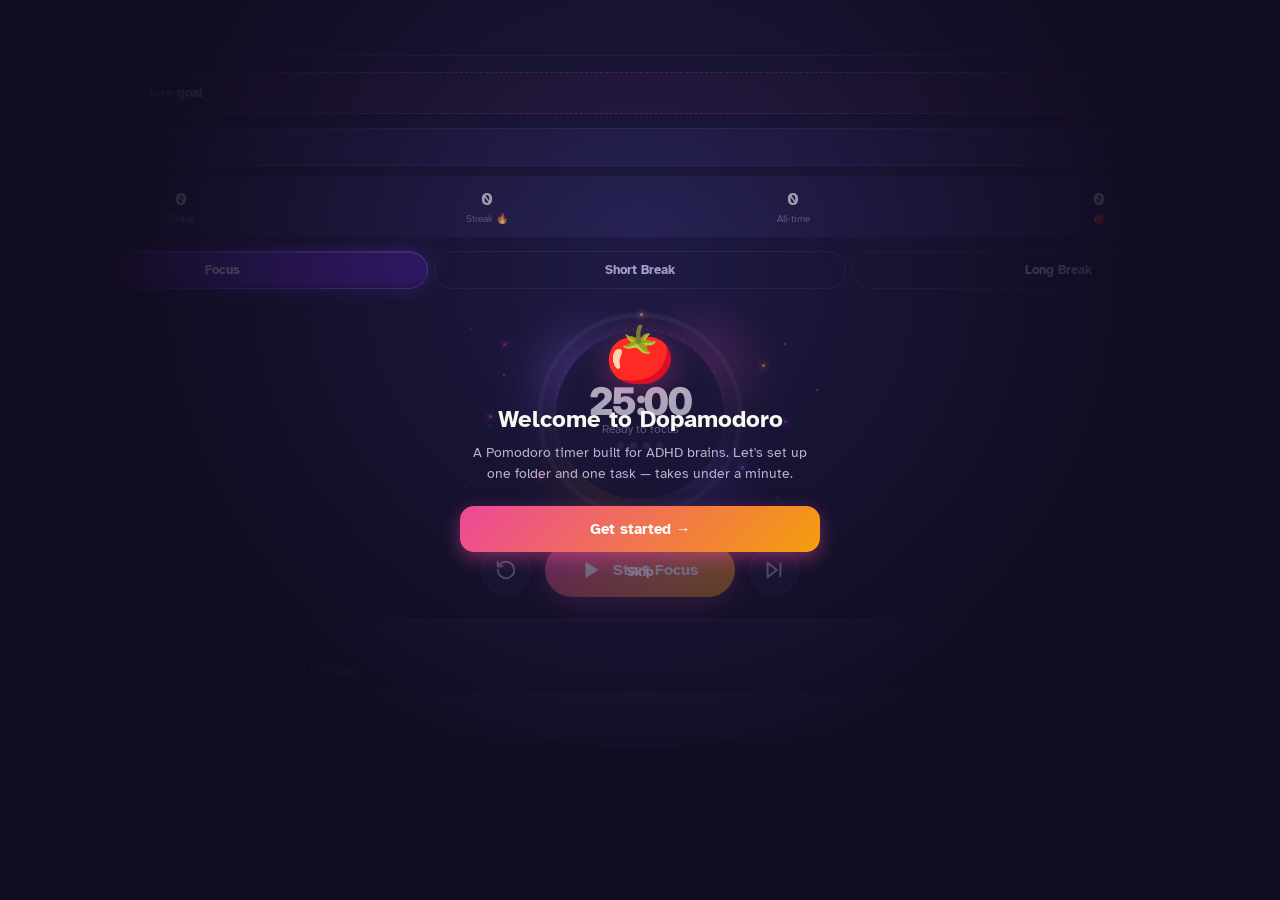
==== index.html @ 52e6678f "Dopamodoro web app v1.2.0 — PWA for TWA wrap" ====
<!DOCTYPE html>
<html lang="en" dir="ltr">
<head>
  <meta charset="UTF-8">
  <meta name="viewport" content="width=device-width, initial-scale=1.0, viewport-fit=cover, user-scalable=no">
  <meta name="theme-color" content="#100B1E">
  <title>Dopamodoro</title>
  <link rel="manifest" href="manifest.webmanifest">
  <link rel="icon" type="image/png" sizes="192x192" href="icons/icon192.png">
  <link rel="preconnect" href="https://fonts.googleapis.com">
  <link rel="preconnect" href="https://fonts.gstatic.com" crossorigin>
  <link href="https://fonts.googleapis.com/css2?family=Atkinson+Hyperlegible:wght@400;700&family=Inter:wght@700;800;900&display=swap" rel="stylesheet">
  <link rel="stylesheet" href="styles.css">
</head>
<body>
  <div class="app">

    <!-- ========= STATUS BAR SPACER (safe area top) ========= -->
    <div class="safe-top"></div>

    <!-- ========= TOP HEADER ========= -->
    <header class="top-bar">
      <div class="brand">
        <div class="brand-mark">🍅</div>
        <span class="brand-name">Dopamodoro</span>
        <span class="brand-pro hidden" id="proBadge">PRO</span>
      </div>
      <div class="top-bar-right">
        <button class="go-pro-btn hidden" id="goProBtn">Go Pro</button>
        <button class="level-chip-mini" id="levelChip" title="Achievements">
          <span id="levelChipText">🌱 Sprout</span>
        </button>
      </div>
    </header>

    <!-- ========= MAIN CONTENT AREA — one view visible at a time ========= -->
    <main class="views">

      <!-- ===== VIEW: TIMER ===== -->
      <section class="view view-timer active" id="viewTimer">

        <!-- North Star -->
        <div class="ns-card" id="northStar"></div>

        <!-- Active goal selector -->
        <button class="goal-selector-btn" id="goalSelectorBtn">
          <span id="goalSelectorText">🎯 Set category</span>
          <svg width="12" height="12" viewBox="0 0 24 24" fill="none" stroke="currentColor" stroke-width="2.5"><path d="M6 9l6 6 6-6"/></svg>
        </button>

        <!-- Stats strip -->
        <div class="stats-strip">
          <div class="stat-chip"><span class="stat-num" id="statToday">0</span><span class="stat-lbl">Today</span></div>
          <div class="stat-chip"><span class="stat-num" id="statStreak">0</span><span class="stat-lbl">Streak 🔥</span></div>
          <div class="stat-chip"><span class="stat-num" id="statTotal">0</span><span class="stat-lbl">All-time</span></div>
          <div class="stat-chip"><span class="stat-num" id="statTomatoes">0</span><span class="stat-lbl">🍅</span></div>
        </div>

        <!-- Home summary -->
        <div class="home-summary" id="homeSummary"></div>

        <!-- Tomorrow launchpad — yesterday's focus, resurfaced -->
        <div class="launchpad hidden" id="tomorrowLaunchpad"></div>

        <!-- Next meeting reminder -->
        <div class="reminder-pill hidden" id="reminderPill"></div>

        <!-- Ambient next-deadline pill -->
        <div class="deadline-strip hidden" id="deadlineStrip"></div>

        <!-- Coach nudge micro-card -->
        <div class="coach-nudge hidden" id="coachNudge"></div>

        <!-- Daily wrap trigger (evening) -->
        <div class="wrap-trigger hidden" id="wrapTrigger"></div>

        <!-- Mode bar -->
        <div class="mode-bar">
          <button class="mode-pill active" data-mode="work">Focus</button>
          <button class="mode-pill" data-mode="shortBreak">Short Break</button>
          <button class="mode-pill" data-mode="longBreak">Long Break</button>
        </div>

        <!-- Timer ring + duration chips on the side -->
        <div class="timer-section">
          <div class="duration-chips" id="durationChips">
            <button class="dur-chip" data-min="15">15</button>
            <button class="dur-chip is-active" data-min="20">20</button>
            <button class="dur-chip" data-min="25">25</button>
            <button class="dur-chip" data-min="custom" title="Custom">+</button>
          </div>

          <div class="timer-ring-wrap">
            <div class="timer-clouds">
              <div class="cloud c1"></div><div class="cloud c2"></div><div class="cloud c3"></div><div class="cloud c4"></div><div class="cloud c5"></div>
            </div>
            <div class="timer-particles">
              <span class="pt p1"></span><span class="pt p2"></span><span class="pt p3"></span><span class="pt p4"></span>
              <span class="pt p5"></span><span class="pt p6"></span><span class="pt p7"></span><span class="pt p8"></span>
              <span class="pt star s1"></span><span class="pt star dim s2"></span><span class="pt star s3"></span><span class="pt star warm s4"></span>
              <span class="pt star s5"></span><span class="pt star dim s6"></span><span class="pt star warm s7"></span><span class="pt star s8"></span>
            </div>
            <svg class="timer-svg" width="220" height="220" viewBox="0 0 220 220">
              <defs>
                <linearGradient id="timerGrad" x1="0%" y1="100%" x2="100%" y2="0%">
                  <stop offset="0%" stop-color="#C026D3"/>
                  <stop offset="45%" stop-color="#F43F5E"/>
                  <stop offset="100%" stop-color="#FB923C"/>
                </linearGradient>
                <!-- Molten wobble: animated fractal noise displaces the glow edge so
                     the lava ring ripples like liquid instead of a static stroke. -->
                <filter id="lavaWarp" x="-60%" y="-60%" width="220%" height="220%">
                  <feTurbulence type="fractalNoise" baseFrequency="0.012 0.02" numOctaves="2" seed="7" result="noise">
                    <animate attributeName="baseFrequency" dur="14s" values="0.012 0.02; 0.02 0.03; 0.012 0.02" repeatCount="indefinite"/>
                  </feTurbulence>
                  <feDisplacementMap in="SourceGraphic" in2="noise" scale="5" xChannelSelector="R" yChannelSelector="G"/>
                  <feGaussianBlur stdDeviation="3.2"/>
                </filter>
                <filter id="ringGlow" x="-70%" y="-70%" width="240%" height="240%"><feGaussianBlur stdDeviation="4.5"/></filter>
              </defs>
              <circle class="ring-bg" cx="110" cy="110" r="100"/>
              <circle class="ring-dotted" cx="110" cy="110" r="86"/>
              <!-- outer molten halo (wobbling), mid glow, crisp core line -->
              <circle class="ring-lava" id="timerRingLava" cx="110" cy="110" r="100" filter="url(#lavaWarp)"/>
              <circle class="ring-prog-glow" id="timerRingGlow" cx="110" cy="110" r="100" filter="url(#ringGlow)"/>
              <circle class="ring-prog" id="timerRing" cx="110" cy="110" r="100"/>
            </svg>
            <div class="timer-thumb is-hidden" id="timerThumb"></div>
            <div class="timer-center">
              <div class="timer-motiv is-hidden" id="timerMotiv">
                <svg class="timer-motiv-ic" width="10" height="10" viewBox="0 0 24 24" fill="currentColor" stroke="none"><path d="M12 2c1.2 3.1-2.8 4.4-2.8 8.2a2.8 2.8 0 0 0 5.6 0c0-.9-.6-1.7-.6-2.6 1.9 1.3 3.8 4 3.8 6.8a6 6 0 1 1-12 0C6 9 9.2 7.6 12 2z"/></svg>
                <span class="timer-motiv-txt"></span>
              </div>
              <div class="timer-time" id="timerTime">25:00</div>
              <div class="timer-sub" id="timerSub">Ready to focus</div>
              <div class="session-dots" id="sessionDots"></div>
            </div>
          </div>
        </div>

        <!-- Task name lives OUTSIDE the ring so long names get full width and
             wrap to 2 lines instead of being clipped by the circle. -->
        <div class="timer-task-line is-hidden" id="timerTaskLine"></div>

        <!-- Custom duration inline input -->
        <div class="custom-dur-input hidden" id="customDurInput">
          <input type="number" id="customMinInput" min="1" max="120" placeholder="min" inputmode="numeric">
          <span class="cdi-unit">min</span>
          <button id="customMinStart">Start ▶</button>
          <button id="customMinCancel" title="Cancel">×</button>
        </div>

        <!-- Big controls -->
        <div class="controls">
          <button class="btn-circle" id="resetBtn" title="Reset">
            <svg width="22" height="22" viewBox="0 0 24 24" fill="none" stroke="currentColor" stroke-width="2.2" stroke-linecap="round" stroke-linejoin="round"><path d="M3 12a9 9 0 1 0 9-9 9.75 9.75 0 0 0-6.74 2.74L3 8"/><path d="M3 3v5h5"/></svg>
          </button>
          <button class="btn-start" id="startBtn">
            <svg width="22" height="22" viewBox="0 0 24 24" fill="currentColor" id="startIcon"><polygon points="5 3 19 12 5 21 5 3"/></svg>
            <span id="startLabel">Start Focus</span>
          </button>
          <button class="btn-circle" id="skipBtn" title="Skip / End">
            <svg width="22" height="22" id="skipIcon" viewBox="0 0 24 24" fill="none" stroke="currentColor" stroke-width="2.2" stroke-linecap="round" stroke-linejoin="round"><polygon points="5 4 15 12 5 20 5 4"/><line x1="19" y1="5" x2="19" y2="19"/></svg>
          </button>
        </div>

        <!-- Today's Focus -->
        <div class="todays-focus">
          <div class="tf-head" id="tfHead">
            <span class="tf-title">🎯 Today's Focus</span>
            <span class="tf-count" id="tfCount">0 tasks</span>
            <button class="tf-collapse" id="tfCollapse" title="Collapse">▾</button>
          </div>
          <div class="tf-body" id="tfBody">
            <div class="task-pills" id="taskPills"></div>
            <div class="task-add-row">
              <input type="text" id="currentTaskInput" placeholder="Add a task…" maxlength="60" autocomplete="off">
              <button class="tf-pick" id="tfPickBtn" title="Pick from your Task Manager">＋ Pick</button>
              <button id="addTaskBtn" title="Add">+</button>
            </div>
          </div>
        </div>
      </section>

      <!-- ===== VIEW: TASKS ===== -->
      <section class="view view-tasks" id="viewTasks">
        <div class="view-head view-head-row">
          <h2>Tasks</h2>
          <button class="head-action" id="openCompletedBtn">🗂 History</button>
        </div>
        <div class="todo-add-row">
          <input type="text" id="todoInput" placeholder="Add a task — just one tiny thing" maxlength="200" autocomplete="off">
          <button id="todoAddBtn" title="Add">+</button>
        </div>
        <div class="todo-target-row hidden" id="todoTargetRow">
          <span class="tt-label">Add to</span>
          <select id="todoTargetGroup"><option value="">No group</option></select>
        </div>
        <div class="todo-sort-row">
          <span class="todo-sort-label">Sort</span>
          <select id="todoSort">
            <option value="priority">Priority (1 first)</option>
            <option value="newest">Newest</option>
            <option value="oldest">Oldest</option>
            <option value="alpha">A → Z</option>
            <option value="manual">Manual (drag)</option>
          </select>
          <span class="todo-sort-spacer"></span>
          <span class="todo-sort-hint">⠿ drag to reorder</span>
        </div>
        <div class="group-add-row">
          <input type="text" id="groupInput" placeholder="New group — e.g. Work, Personal" maxlength="40" autocomplete="off">
          <button id="groupAddBtn" title="Add group">📁 +</button>
        </div>
        <div class="todo-list" id="todoList"></div>
        <button class="todo-clear-done hidden" id="todoClearDone">Clear completed</button>
      </section>

      <!-- ===== VIEW: JOURNAL ===== -->
      <section class="view view-journal" id="viewJournal">
        <div class="view-head">
          <h2>Journal</h2>
        </div>
        <div class="history-toolbar">
          <div class="history-today" id="historyToday">Today: 0 sessions</div>
          <div class="history-actions">
            <button class="action-icon" id="heatmapToggleBtn" title="Focus Map">
              <svg width="14" height="14" viewBox="0 0 24 24" fill="none" stroke="currentColor" stroke-width="2.2"><rect x="3" y="3" width="4" height="4" rx="1"/><rect x="10" y="3" width="4" height="4" rx="1"/><rect x="17" y="3" width="4" height="4" rx="1"/><rect x="3" y="10" width="4" height="4" rx="1"/><rect x="10" y="10" width="4" height="4" rx="1"/><rect x="17" y="10" width="4" height="4" rx="1"/><rect x="3" y="17" width="4" height="4" rx="1"/><rect x="10" y="17" width="4" height="4" rx="1"/><rect x="17" y="17" width="4" height="4" rx="1"/></svg>
            </button>
            <button class="action-icon action-icon-primary" id="addManualBtn" title="Log past work">
              <svg width="14" height="14" viewBox="0 0 24 24" fill="none" stroke="currentColor" stroke-width="2.5" stroke-linecap="round"><line x1="12" y1="5" x2="12" y2="19"/><line x1="5" y1="12" x2="19" y2="12"/></svg>
            </button>
          </div>
        </div>

        <!-- Focus Heatmap -->
        <div class="focus-heatmap hidden" id="focusHeatmap">
          <div id="fhmGrid"></div>
          <div class="fhm-legend">
            <span class="fhm-leg-label">Less</span>
            <span class="fhm-leg-cell lvl-0"></span>
            <span class="fhm-leg-cell lvl-1"></span>
            <span class="fhm-leg-cell lvl-2"></span>
            <span class="fhm-leg-cell lvl-3"></span>
            <span class="fhm-leg-cell lvl-4"></span>
            <span class="fhm-leg-label">More</span>
          </div>
        </div>

        <div id="historyList"></div>
      </section>

      <!-- ===== VIEW: SETTINGS ===== -->
      <section class="view view-settings" id="viewSettings">
        <div class="view-head">
          <h2>Settings</h2>
        </div>

        <div class="setting-row">
          <label>Focus Duration</label>
          <div class="num-input"><input type="number" id="workDuration" min="1" max="90" value="25"><span>min</span></div>
        </div>
        <div class="setting-row">
          <label>Short Break</label>
          <div class="num-input"><input type="number" id="shortBreakDuration" min="1" max="30" value="5"><span>min</span></div>
        </div>
        <div class="setting-row">
          <label>Long Break</label>
          <div class="num-input"><input type="number" id="longBreakDuration" min="5" max="60" value="15"><span>min</span></div>
        </div>
        <div class="setting-row">
          <label>Sessions before long break</label>
          <div class="num-input"><input type="number" id="longBreakInterval" min="2" max="10" value="4"></div>
        </div>
        <div class="toggle-row">
          <span>Auto-start breaks</span>
          <label class="toggle"><input type="checkbox" id="autoStartBreaks"><span class="toggle-track"><span class="toggle-thumb"></span></span></label>
        </div>
        <div class="toggle-row">
          <span>Auto-start work</span>
          <label class="toggle"><input type="checkbox" id="autoStartWork"><span class="toggle-track"><span class="toggle-thumb"></span></span></label>
        </div>
        <div class="toggle-row">
          <span>Notifications</span>
          <label class="toggle"><input type="checkbox" id="notificationsEnabled" checked><span class="toggle-track"><span class="toggle-thumb"></span></span></label>
        </div>
        <div class="toggle-row">
          <span>Haptic feedback</span>
          <label class="toggle"><input type="checkbox" id="hapticsEnabled" checked><span class="toggle-track"><span class="toggle-thumb"></span></span></label>
        </div>

        <button class="btn-primary btn-full" id="saveSettings">Save settings</button>

        <div class="divider"></div>

        <button class="settings-link" id="openReminders">⏰ Meeting reminders</button>
        <button class="settings-link" id="openFeedback">💬 Send feedback</button>
        <button class="settings-link" id="openAbout">ℹ About Dopamodoro</button>
      </section>

      <!-- ===== VIEW: COACH / INSIGHTS (free) ===== -->
      <section class="view view-coach" id="viewCoach">
        <div class="view-head"><h2>Insights</h2></div>

        <div class="cs-ring-wrap">
          <svg class="cs-svg" width="180" height="180" viewBox="0 0 180 180">
            <defs>
              <linearGradient id="csGrad" x1="0%" y1="0%" x2="100%" y2="100%">
                <stop offset="0%" stop-color="#F59E0B"/>
                <stop offset="100%" stop-color="#EC4899"/>
              </linearGradient>
            </defs>
            <circle class="cs-ring-bg" cx="90" cy="90" r="78"/>
            <circle class="cs-ring-prog" id="csRing" cx="90" cy="90" r="78"/>
          </svg>
          <div class="cs-center">
            <div class="cs-score" id="csScore">0</div>
            <div class="cs-score-lbl">Focus Score</div>
          </div>
        </div>
        <div class="cs-headline" id="csLabel"></div>

        <div class="cs-bars" id="csBars"></div>

        <h3 class="cs-section-title">At a glance</h3>
        <div class="cs-metrics" id="csMetrics"></div>

        <h3 class="cs-section-title">What I noticed <span class="cs-section-sub" id="nsPatternsSub"></span></h3>
        <div class="ns-patterns" id="nsPatternsBody"></div>

        <h3 class="cs-section-title">Last 7 days</h3>
        <div class="cs-week" id="csWeek"></div>

        <h3 class="cs-section-title">Coach tips</h3>
        <div class="cs-tips" id="csTips"></div>

        <h3 class="cs-section-title">Time by client / project 💼</h3>
        <div class="client-hours" id="clientHours"></div>

        <h3 class="cs-section-title">Recent wins 🏆</h3>
        <div class="win-vault" id="winVault"></div>
      </section>

    </main>

    <!-- ========= BOTTOM TAB NAV ========= -->
    <nav class="bottom-nav">
      <button class="tab-btn active" data-view="timer">
        <span class="tab-icon">🍅</span>
        <span class="tab-label">Timer</span>
      </button>
      <button class="tab-btn" data-view="tasks">
        <span class="tab-icon">✓</span>
        <span class="tab-label">Tasks</span>
      </button>
      <button class="tab-btn" data-view="journal">
        <span class="tab-icon">📖</span>
        <span class="tab-label">Journal</span>
      </button>
      <button class="tab-btn" data-view="coach">
        <span class="tab-icon">🧠</span>
        <span class="tab-label">Coach</span>
      </button>
      <button class="tab-btn" data-view="settings">
        <span class="tab-icon">⚙</span>
        <span class="tab-label">Settings</span>
      </button>
    </nav>

    <!-- Safe area bottom -->
    <div class="safe-bottom"></div>
  </div>

  <!-- ========= TOAST ========= -->
  <div class="toast" id="toast"></div>

  <!-- ========= ONBOARDING ========= -->
  <div class="onb-overlay hidden" id="onbOverlay">
    <div class="onb-card">
      <div class="onb-step active" data-step="1">
        <div class="onb-emoji">🍅</div>
        <h2 class="onb-title">Welcome to Dopamodoro</h2>
        <p class="onb-sub">A Pomodoro timer built for ADHD brains. Let's set up one folder and one task — takes under a minute.</p>
        <button class="onb-next" data-go="2">Get started →</button>
        <button class="onb-skip" data-skip>Skip</button>
      </div>
      <div class="onb-step" data-step="2">
        <div class="onb-emoji">📁</div>
        <h2 class="onb-title">Create a folder</h2>
        <p class="onb-sub">Folders are your categories — like “Work”, a client's name, or “Personal”. Tasks live inside them.</p>
        <input type="text" id="onbFolder" maxlength="40" placeholder="e.g. Work, Client X, Personal">
        <button class="onb-next" id="onbCreateFolder">Create folder →</button>
        <button class="onb-skip" data-go="3">Skip for now</button>
      </div>
      <div class="onb-step" data-step="3">
        <div class="onb-emoji">🎯</div>
        <h2 class="onb-title">Add your first task</h2>
        <p class="onb-sub">One tiny thing. The hardest part is just starting.</p>
        <input type="text" id="onbTask" maxlength="60" placeholder="e.g. Draft the homepage">
        <button class="onb-next" id="onbFinish">Add &amp; start focusing 🚀</button>
        <button class="onb-skip" data-skip>Skip</button>
      </div>
    </div>
  </div>

  <!-- ========= TASK DETAIL MODAL (bottom sheet) ========= -->
  <div class="sheet hidden" id="taskDetailSheet">
    <div class="sheet-backdrop"></div>
    <div class="sheet-content">
      <div class="sheet-handle"></div>
      <div class="sheet-head">
        <h3 id="tdHeader">Task</h3>
        <button class="sheet-close" id="closeTaskDetail">×</button>
      </div>
      <div class="sheet-body">
        <label>Task</label>
        <input type="text" id="tdText" maxlength="200">

        <label>Priority — 1 = most important</label>
        <div class="pri-picker" id="tdPri">
          <button data-pri="1" class="pri-btn pri-1">1</button>
          <button data-pri="2" class="pri-btn pri-2">2</button>
          <button data-pri="3" class="pri-btn pri-3">3</button>
          <button data-pri="4" class="pri-btn pri-4">4</button>
          <button data-pri="5" class="pri-btn pri-5">5</button>
        </div>

        <label>Due date</label>
        <div class="td-due-row">
          <input type="date" id="tdDue">
          <button type="button" id="tdDueClear" class="btn-link-red">Clear</button>
        </div>

        <label>Group</label>
        <select id="tdGroup" class="td-select"><option value="">No group</option></select>

        <label>Notes &amp; ideas</label>
        <div class="note-list" id="tdNotesList"></div>
        <div class="note-add-row">
          <textarea id="tdNoteInput" rows="2" placeholder="Add an idea, link, context…"></textarea>
          <button id="tdNoteAdd">+</button>
        </div>

        <label>Subtasks</label>
        <div class="subtask-list" id="tdSubtaskList"></div>
        <div class="subtask-add-row">
          <input type="text" id="tdSubtaskInput" placeholder="Break it down…">
          <button id="tdSubtaskAdd">+</button>
        </div>

        <div class="sheet-actions">
          <button class="btn-link-red" id="tdDelete">🗑 Delete</button>
          <button class="btn-primary btn-full" id="tdSave">Save</button>
        </div>
      </div>
    </div>
  </div>

  <!-- ========= POST-SESSION TASK REVIEW ========= -->
  <div class="sheet hidden" id="taskReviewSheet">
    <div class="sheet-backdrop"></div>
    <div class="sheet-content">
      <div class="sheet-handle"></div>
      <div class="sheet-head">
        <h3>Session done 🍅</h3>
        <button class="sheet-close" id="closeTaskReview">×</button>
      </div>
      <div class="sheet-body" id="taskReviewBody"></div>
      <div class="sheet-actions">
        <button class="btn-link-red" id="trSkip">Not yet</button>
        <button class="btn-primary btn-full" id="trSave">Mark done ✓</button>
      </div>
    </div>
  </div>

  <!-- ========= MANUAL ENTRY MODAL ========= -->
  <div class="sheet hidden" id="manualEntrySheet">
    <div class="sheet-backdrop"></div>
    <div class="sheet-content">
      <div class="sheet-handle"></div>
      <div class="sheet-head">
        <h3>Log past work ✎</h3>
        <button class="sheet-close" id="closeManualEntry">×</button>
      </div>
      <div class="sheet-body">
        <label>Date</label>
        <input type="date" id="meDate">
        <label>Duration (minutes)</label>
        <input type="number" id="meDuration" min="1" max="480" value="25">
        <label>What did you work on?</label>
        <input type="text" id="meTask" maxlength="200" placeholder="The thing you did">

        <div class="sheet-actions">
          <button class="btn-link-red" id="meCancel">Cancel</button>
          <button class="btn-primary btn-full" id="meSave">Add to journal</button>
        </div>
      </div>
    </div>
  </div>

  <!-- ========= MEETING REMINDERS SHEET ========= -->
  <div class="sheet hidden" id="remindersSheet">
    <div class="sheet-backdrop"></div>
    <div class="sheet-content">
      <div class="sheet-handle"></div>
      <div class="sheet-head">
        <h3>Meeting reminders ⏰</h3>
        <button class="sheet-close" id="closeReminders">×</button>
      </div>
      <div class="sheet-body">
        <p class="sheet-hint">Quick nudges so hyperfocus doesn't make you miss things.</p>
        <label>What's the reminder?</label>
        <input type="text" id="remLabel" maxlength="60" placeholder="e.g. Standup, Dentist, Call mom">
        <label>When?</label>
        <input type="datetime-local" id="remTime">
        <button class="btn-primary btn-full" id="remAdd" style="margin-top:12px;">Add reminder</button>
        <div class="rem-list" id="remList" style="margin-top:16px;"></div>
      </div>
    </div>
  </div>

  <!-- ========= TODAY'S FOCUS: FOLDER PICKER ========= -->
  <div class="sheet hidden" id="folderPickSheet">
    <div class="sheet-backdrop"></div>
    <div class="sheet-content">
      <div class="sheet-handle"></div>
      <div class="sheet-head">
        <h3>Folder / category</h3>
        <button class="sheet-close" id="closeFolderPick">×</button>
      </div>
      <div class="sheet-body" id="folderPickBody"></div>
    </div>
  </div>

  <!-- ========= TODAY'S FOCUS: CLIENT / PERSONAL PICKER ========= -->
  <div class="sheet hidden" id="clientPickSheet">
    <div class="sheet-backdrop"></div>
    <div class="sheet-content">
      <div class="sheet-handle"></div>
      <div class="sheet-head">
        <h3>Client / personal</h3>
        <button class="sheet-close" id="closeClientPick">×</button>
      </div>
      <div class="sheet-body" id="clientPickBody"></div>
    </div>
  </div>

  <!-- ========= TODAY'S FOCUS: PICK FROM TASK MANAGER ========= -->
  <div class="sheet hidden" id="focusPickSheet">
    <div class="sheet-backdrop"></div>
    <div class="sheet-content">
      <div class="sheet-handle"></div>
      <div class="sheet-head">
        <h3>Pick from Task Manager</h3>
        <button class="sheet-close" id="closeFocusPick">×</button>
      </div>
      <div class="sheet-body" id="focusPickBody"></div>
    </div>
  </div>

  <!-- ========= GROUP ASSIGN SHEET ========= -->
  <div class="sheet hidden" id="groupAssignSheet">
    <div class="sheet-backdrop"></div>
    <div class="sheet-content">
      <div class="sheet-handle"></div>
      <div class="sheet-head">
        <h3 id="gaTitle">Add tasks to group</h3>
        <button class="sheet-close" id="closeGroupAssign">×</button>
      </div>
      <div class="sheet-body" id="groupAssignBody"></div>
      <div class="sheet-actions">
        <button class="btn-link-red" id="gaSkip">Skip</button>
        <button class="btn-primary btn-full" id="gaSave">Add selected</button>
      </div>
    </div>
  </div>

  <!-- ========= COMPLETED HISTORY SHEET ========= -->
  <div class="sheet hidden" id="completedSheet">
    <div class="sheet-backdrop"></div>
    <div class="sheet-content">
      <div class="sheet-handle"></div>
      <div class="sheet-head">
        <h3>Completed tasks ✅</h3>
        <button class="sheet-close" id="closeCompleted">×</button>
      </div>
      <div class="sheet-body" id="completedBody"></div>
    </div>
  </div>

  <!-- ========= DAILY WRAP SHEET ========= -->
  <div class="sheet hidden" id="wrapSheet">
    <div class="sheet-backdrop"></div>
    <div class="sheet-content">
      <div class="sheet-handle"></div>
      <div class="sheet-head">
        <h3>Wrap up today 🌙</h3>
        <button class="sheet-close" id="closeWrap">×</button>
      </div>
      <div class="sheet-body">
        <p class="sheet-hint">A 30-second close-out. Even one line counts.</p>
        <div class="wrap-label-row"><label>One win today</label><button type="button" class="wrap-suggest" data-fill="win">Suggest</button></div>
        <input type="text" id="wrapWin" maxlength="120" placeholder="What went well?">
        <label>One bit of friction</label>
        <input type="text" id="wrapFriction" maxlength="120" placeholder="What slowed you down?">
        <div class="wrap-label-row"><label>Tomorrow's #1 focus</label><button type="button" class="wrap-suggest" data-fill="tomorrow">Suggest</button></div>
        <input type="text" id="wrapTomorrow" maxlength="120" placeholder="The one thing for tomorrow">
        <div class="sheet-actions">
          <button class="btn-link-red" id="wrapCancel">Cancel</button>
          <button class="btn-primary btn-full" id="wrapSave">Wrap it up ✨</button>
        </div>
      </div>
    </div>
  </div>

  <!-- ========= ACHIEVEMENTS SHEET ========= -->
  <div class="sheet hidden" id="achievementsSheet">
    <div class="sheet-backdrop"></div>
    <div class="sheet-content">
      <div class="sheet-handle"></div>
      <div class="sheet-head">
        <h3>Achievements</h3>
        <button class="sheet-close" id="closeAchievements">×</button>
      </div>
      <div class="sheet-body" id="achievementsBody"></div>
    </div>
  </div>

  <!-- ========= NORTH STAR EDIT SHEET ========= -->
  <div class="sheet hidden" id="northStarSheet">
    <div class="sheet-backdrop"></div>
    <div class="sheet-content">
      <div class="sheet-handle"></div>
      <div class="sheet-head">
        <h3>North Star ✨</h3>
        <button class="sheet-close" id="closeNorthStar">×</button>
      </div>
      <div class="sheet-body">
        <p class="sheet-hint">The big-picture goal that guides every session</p>
        <label>Your goal</label>
        <input type="text" id="nsInput" maxlength="60" placeholder="e.g. Launch my side project by September">

        <div class="ns-why-card">
          <div class="ns-why-hint">Picture the ideal life this goal creates. Answer a few — skip freely.</div>
          <div class="ns-why-pager">
            <button class="ns-why-arw" id="nsWhyPrev" type="button" aria-label="Previous pillar">‹</button>
            <div class="ns-why-now">
              <span class="ns-why-pillar"><span class="ns-why-pillar-ic" id="nsWhyPillarIc"></span><span id="nsWhyPillar">Wealth &amp; Things</span></span>
              <span class="ns-why-pillar-ix" id="nsWhyPillarIx">PILLAR 1 / 8</span>
            </div>
            <button class="ns-why-arw" id="nsWhyNext" type="button" aria-label="Next pillar">›</button>
          </div>
          <div class="ns-why-q" id="nsWhyQ"></div>
          <textarea class="ns-why-input" id="nsWhyA" rows="2" placeholder="In your words…"></textarea>
          <div class="ns-why-nav">
            <button class="ns-why-skip" id="nsWhySkip" type="button">Skip</button>
            <button class="ns-why-save" id="nsWhySaveAns" type="button">Save answer</button>
          </div>
          <details class="ns-why-fold">
            <summary>Saved answers (<span id="nsWhyCount">0</span>)</summary>
            <div class="ns-why-saved" id="nsWhySaved"></div>
          </details>

          <div class="ns-vivid-block">
            <button class="ns-vivid-btn" id="nsVividBtn" type="button"><span id="nsVividLabel">Make it vivid</span></button>
            <div class="ns-vivid-meta" id="nsVividMeta"></div>
            <div class="ns-vivid-result is-hidden" id="nsVividResult"></div>
          </div>
        </div>

        <div class="sheet-actions">
          <button class="btn-link-red" id="nsClear" style="display:none">Clear</button>
          <button class="btn-primary btn-full" id="nsSave">Set North Star</button>
        </div>
      </div>
    </div>
  </div>

  <!-- ========= GOAL SELECTOR SHEET ========= -->
  <div class="sheet hidden" id="goalSelectorSheet">
    <div class="sheet-backdrop"></div>
    <div class="sheet-content">
      <div class="sheet-handle"></div>
      <div class="sheet-head">
        <h3>What are you working on?</h3>
        <button class="sheet-close" id="closeGoalSelector">×</button>
      </div>
      <div class="sheet-body">
        <div class="goal-list" id="goalList"></div>
      </div>
    </div>
  </div>

  <!-- ========= JOURNAL ENTRY SHEET ========= -->
  <div class="sheet hidden" id="journalEntrySheet">
    <div class="sheet-backdrop"></div>
    <div class="sheet-content">
      <div class="sheet-handle"></div>
      <div class="sheet-head">
        <h3 id="jeHeader">Session</h3>
        <button class="sheet-close" id="closeJournalEntry">×</button>
      </div>
      <div class="sheet-body">
        <div class="je-meta" id="jeMeta"></div>
        <div class="je-split hidden" id="jeSplit"></div>
        <label>Notes</label>
        <textarea id="jeNotes" rows="3" placeholder="How did this session go?"></textarea>
        <div class="sheet-actions">
          <button class="btn-link-red" id="jeDelete">🗑 Delete</button>
          <button class="btn-primary btn-full" id="jeSave">Save</button>
        </div>
      </div>
    </div>
  </div>

  <!-- ========= DAY REFLECT SHEET ========= -->
  <div class="sheet hidden" id="dayReflectSheet">
    <div class="sheet-backdrop"></div>
    <div class="sheet-content">
      <div class="sheet-handle"></div>
      <div class="sheet-head">
        <h3 id="drHeader">Reflect</h3>
        <button class="sheet-close" id="closeDayReflect">×</button>
      </div>
      <div class="sheet-body">
        <label>How did the day go?</label>
        <textarea id="drText" rows="4" placeholder="What worked? What would you do differently?"></textarea>
        <div class="rating-row">
          <span class="rating-label">Rate the day</span>
          <div class="rating-btns" id="drRating">
            <button class="rating-btn" data-r="1">😔</button>
            <button class="rating-btn" data-r="2">😐</button>
            <button class="rating-btn" data-r="3">😊</button>
            <button class="rating-btn" data-r="4">🤩</button>
          </div>
        </div>
        <div class="sheet-actions">
          <button class="btn-primary btn-full" id="drSave">Save reflection</button>
        </div>
      </div>
    </div>
  </div>

  <!-- ========= NOTIFICATION PRE-PERMISSION SHEET ========= -->
  <div class="sheet hidden" id="notifPrimeSheet">
    <div class="sheet-backdrop"></div>
    <div class="sheet-content">
      <div class="sheet-handle"></div>
      <div class="sheet-body">
        <div class="np-emoji">🔔</div>
        <p class="np-body">Hyperfocus makes time disappear. Let Dopamodoro tap you on the shoulder when a session ends and <strong>nudge you before your streak breaks</strong>.</p>
        <div class="np-actions">
          <button class="np-enable" id="notifPrimeEnable">Turn on nudges</button>
          <button class="np-later" id="notifPrimeLater">Not now</button>
        </div>
      </div>
    </div>
  </div>

  <!-- Capacitor runtime (loaded by native shell at runtime — also works in browser dev) -->
  <script src="capacitor.js"></script>
  <script src="app.js" type="module"></script>
  <script src="billing.js"></script>
  <script>
    // PWA installability for the TWA wrapper (no-op where SW is unsupported).
    if ('serviceWorker' in navigator) {
      window.addEventListener('load', () => navigator.serviceWorker.register('sw.js').catch(() => {}));
    }
  </script>
</body>
</html>
---- styles.css ----
/* Dopamodoro Mobile — full-screen, bottom-nav, dopamine-positive design */

*, *::before, *::after { margin: 0; padding: 0; box-sizing: border-box; }

:root {
  --bg: #100B1E;
  --surface: #1B1535;
  --surface-2: #271F47;
  --border: rgba(255,255,255,0.08);
  --border-bright: rgba(255,255,255,0.15);
  --accent: #6366F1;
  --accent-2: #FB7185;
  --text: #FAF6F0;
  --text-2: #BBB0CE;
  --text-3: #837497;
  --dopa-1: #EC4899;
  --dopa-2: #F59E0B;
  --success: #22C55E;
  --red: #EF4444;
  --gold: #F59E0B;
  --dopa-shadow: rgba(236,72,153,0.45);
  --radius: 14px;
  --radius-sm: 10px;
  --ease: cubic-bezier(0.22, 1, 0.36, 1);
  --bottom-nav-h: 64px;
  --top-bar-h: 56px;
}

html, body {
  height: 100%;
  background: var(--bg);
  color: var(--text);
  font-family: 'Atkinson Hyperlegible', -apple-system, BlinkMacSystemFont, sans-serif;
  font-size: 15px;
  overscroll-behavior-y: contain;
  -webkit-tap-highlight-color: transparent;
  -webkit-user-select: none;
  user-select: none;
}
input, textarea { -webkit-user-select: auto; user-select: auto; }

.app {
  display: flex;
  flex-direction: column;
  min-height: 100vh;
  min-height: 100dvh;
}

/* Safe area helpers (notches) */
.safe-top { height: env(safe-area-inset-top, 0); background: var(--bg); }
.safe-bottom { height: env(safe-area-inset-bottom, 0); background: var(--surface); }

/* ==================== TOP BAR ==================== */
.top-bar {
  height: var(--top-bar-h);
  display: flex;
  align-items: center;
  justify-content: space-between;
  padding: 0 16px;
  border-bottom: 1px solid var(--border);
  background: var(--bg);
  flex-shrink: 0;
}
.top-bar-right { display: flex; align-items: center; gap: 8px; }
.brand { display: flex; align-items: center; gap: 10px; }
.brand-mark {
  width: 32px; height: 32px;
  border-radius: 9px;
  background: linear-gradient(135deg, var(--dopa-1), var(--dopa-2));
  display: flex; align-items: center; justify-content: center;
  font-size: 18px;
  box-shadow: 0 2px 10px rgba(236,72,153,0.4);
}
.brand-name { font-size: 16px; font-weight: 800; letter-spacing: -0.01em; }
.brand-pro {
  font-size: 10px;
  font-weight: 800;
  letter-spacing: 0.06em;
  background: linear-gradient(135deg, var(--dopa-1), var(--dopa-2));
  color: white;
  padding: 2px 7px;
  border-radius: 20px;
  box-shadow: 0 2px 8px rgba(236,72,153,0.4);
}
.brand-pro.hidden { display: none; }

.level-chip-mini {
  display: flex;
  align-items: center;
  gap: 6px;
  padding: 6px 12px;
  background: transparent;
  border: 1px solid var(--border);
  border-radius: 18px;
  color: var(--text-2);
  font-size: 12px;
  font-weight: 700;
  cursor: pointer;
  font-family: inherit;
  transition: all 0.15s var(--ease);
}
.level-chip-mini:active { transform: scale(0.96); background: var(--surface); }

/* ==================== VIEWS ==================== */
.views {
  flex: 1;
  overflow-y: auto;
  overflow-x: hidden;
  padding-bottom: calc(var(--bottom-nav-h) + env(safe-area-inset-bottom, 0));
}
.view { display: none; padding: 16px; }
.view.active { display: block; animation: viewIn 0.25s var(--ease); }
@keyframes viewIn {
  from { opacity: 0; transform: translateY(8px); }
  to { opacity: 1; transform: translateY(0); }
}
.view-head h2 {
  font-size: 24px;
  font-weight: 800;
  letter-spacing: -0.02em;
  margin-bottom: 16px;
}

/* ==================== BOTTOM NAV ==================== */
.bottom-nav {
  position: fixed;
  bottom: env(safe-area-inset-bottom, 0);
  left: 0; right: 0;
  height: var(--bottom-nav-h);
  display: flex;
  background: var(--surface);
  border-top: 1px solid var(--border);
  z-index: 100;
  backdrop-filter: blur(20px);
}
.tab-btn {
  flex: 1;
  display: flex;
  flex-direction: column;
  align-items: center;
  justify-content: center;
  gap: 3px;
  background: transparent;
  border: none;
  color: var(--text-3);
  font-family: inherit;
  cursor: pointer;
  padding: 0;
  position: relative;
  transition: color 0.15s;
}
.tab-btn .tab-icon { font-size: 20px; line-height: 1; }
.tab-btn .tab-label { font-size: 10px; font-weight: 700; letter-spacing: 0.02em; }
.tab-btn.active {
  color: var(--dopa-1);
}
.tab-btn.active::before {
  content: '';
  position: absolute;
  top: 0;
  left: 30%;
  right: 30%;
  height: 2px;
  background: linear-gradient(90deg, var(--dopa-1), var(--dopa-2));
  border-radius: 0 0 2px 2px;
}
.tab-btn:active { transform: scale(0.94); }

/* ==================== TIMER VIEW ==================== */
.ns-card {
  margin-bottom: 14px;
}
.ns-cta {
  width: 100%;
  display: flex;
  align-items: center;
  gap: 10px;
  padding: 12px 14px;
  background: rgba(236,72,153,0.06);
  border: 1px dashed rgba(236,72,153,0.4);
  border-radius: var(--radius);
  color: var(--text-2);
  font-family: inherit;
  font-size: 13px;
  font-weight: 700;
  cursor: pointer;
}
.ns-card-set {
  padding: 14px;
  background: linear-gradient(135deg, rgba(236,72,153,0.18), rgba(245,158,11,0.18));
  border: 1px solid rgba(236,72,153,0.4);
  border-radius: var(--radius);
}
.ns-card-set .ns-eyebrow { font-size: 10px; text-transform: uppercase; letter-spacing: 0.08em; font-weight: 800; opacity: 0.85; margin-bottom: 3px; }
.ns-card-set .ns-title { font-size: 16px; font-weight: 800; }
.ns-card-set .ns-sub { font-size: 11px; opacity: 0.8; margin-top: 3px; }

.stats-strip {
  display: flex;
  justify-content: space-between;
  background: var(--surface);
  border-radius: var(--radius-sm);
  padding: 12px;
  margin-bottom: 14px;
}
.stat-chip { display: flex; flex-direction: column; align-items: center; gap: 2px; flex: 1; }
.stat-num { font-size: 18px; font-weight: 800; }
.stat-lbl { font-size: 10px; color: var(--text-3); font-weight: 500; }

.mode-bar { display: flex; gap: 6px; margin-bottom: 8px; }
.mode-pill {
  flex: 1;
  padding: 10px;
  border-radius: 22px;
  border: 1px solid var(--border);
  background: transparent;
  color: var(--text-2);
  font-size: 13px;
  font-weight: 600;
  cursor: pointer;
  font-family: inherit;
  transition: all 0.2s var(--ease);
}
.mode-pill.active {
  /* Deep purple with a soft 3D glow: outer violet halo for lift, a darker
     drop for depth, and an inset top highlight so it reads as a raised pill. */
  background: linear-gradient(135deg, #5B21B6, #3B1178);
  border-color: rgba(139, 92, 246, 0.5);
  color: white;
  box-shadow:
    0 0 18px rgba(124, 58, 237, 0.55),
    0 3px 10px rgba(0, 0, 0, 0.55),
    inset 0 1px 0 rgba(196, 181, 253, 0.35),
    inset 0 -2px 6px rgba(0, 0, 0, 0.35);
}

/* ===== Motivational word — INSIDE the ring, above the number =====
   Two words max, no emoji. Ember mark red, text purple. */
.timer-motiv {
  display: flex;
  align-items: center;
  justify-content: center;
  gap: 4px;
  margin-bottom: 2px;
  animation: motivFade 0.35s ease;
}
.timer-motiv.is-hidden { display: none; }
.timer-motiv-ic { color: #DC2626; flex-shrink: 0; filter: drop-shadow(0 0 3px rgba(220,38,38,0.4)); }
.timer-motiv-txt {
  font-size: 9px;
  font-weight: 800;
  letter-spacing: 0.14em;
  text-transform: uppercase;
  color: #C4B5FD;
}
@keyframes motivFade {
  from { opacity: 0; transform: translateY(-2px); }
  to   { opacity: 1; transform: translateY(0); }
}

.timer-section {
  position: relative;
  display: flex;
  align-items: center;
  justify-content: center;
  padding: 8px 0 4px;
}
.duration-chips {
  position: absolute;
  left: 4px;
  top: 50%;
  transform: translateY(-50%);
  display: flex;
  flex-direction: column;
  gap: 6px;
  z-index: 2;
}
.duration-chips.hidden { display: none; }
.dur-chip {
  min-width: 36px;
  padding: 6px 10px;
  background: transparent;
  border: 1px solid rgba(255,255,255,0.1);
  border-radius: 16px;
  color: var(--text-3);
  font-size: 12px;
  font-weight: 700;
  cursor: pointer;
  font-family: inherit;
  transition: all 0.15s var(--ease);
}
.dur-chip.is-active {
  background: rgba(99,102,241,0.2);
  border-color: rgba(99,102,241,0.55);
  color: var(--text);
}

.timer-ring-wrap {
  position: relative;
  width: 220px;
  height: 220px;
}
.timer-ring-wrap::before {
  content: '';
  position: absolute;
  inset: -18px;
  border-radius: 50%;
  background: radial-gradient(circle, rgba(99,102,241,0.20), rgba(236,72,153,0.10) 50%, transparent 70%);
  filter: blur(20px);
  z-index: -1;
  animation: breathe 4s ease-in-out infinite;
  pointer-events: none;
}
@keyframes breathe {
  0%, 100% { opacity: 0.55; transform: scale(0.96); }
  50%      { opacity: 1;    transform: scale(1.04); }
}
.timer-svg {
  transform: rotate(-90deg);
  position: absolute;
  top: 0; left: 0;
}
.ring-bg { fill: none; stroke: rgba(255,255,255,0.06); stroke-width: 5; }
.ring-dotted {
  fill: none; stroke: rgba(255,255,255,0.18); stroke-width: 1;
  stroke-dasharray: 0.5 7; stroke-linecap: round;
}
/* THREE stacked strokes make the lava:
   1. .ring-lava — thick, wobbling (feTurbulence displaced) molten halo
   2. .ring-prog-glow — softer blurred bloom
   3. .ring-prog — crisp accurate progress line on top */
.ring-lava {
  fill: none;
  stroke: url(#timerGrad);
  stroke-width: 9;
  stroke-linecap: round;
  opacity: 0.55;
  stroke-dasharray: 628;
  stroke-dashoffset: 628;
  transition: stroke-dashoffset 1s linear;
}
/* Blurred colored copy sits behind the crisp line to create the glow */
.ring-prog-glow {
  fill: none;
  stroke: url(#timerGrad);
  stroke-width: 6;
  stroke-linecap: round;
  opacity: 0.85;
  stroke-dasharray: 628;
  stroke-dashoffset: 628;
  transition: stroke-dashoffset 1s linear;
}
/* The crisp progress line */
.ring-prog {
  fill: none;
  stroke: url(#timerGrad);
  stroke-width: 4;
  stroke-linecap: round;
  stroke-dasharray: 628;
  stroke-dashoffset: 628;
  transition: stroke-dashoffset 1s linear;
}
.timer-ring-wrap.is-running .ring-prog-glow { animation: ringPulse 3.4s ease-in-out infinite; }
@keyframes ringPulse { 0%, 100% { opacity: 0.9; } 50% { opacity: 0.6; } }
/* Molten heat-breathing while running — the halo swells and brightens */
.timer-ring-wrap.is-running .ring-lava { animation: lavaBreathe 3.8s ease-in-out infinite; }
@keyframes lavaBreathe {
  0%,100% { opacity: 0.45; stroke-width: 8.5; }
  50%     { opacity: 0.75; stroke-width: 10.5; }
}

/* Glowing thumb riding the progress edge */
.timer-thumb {
  position: absolute;
  width: 11px; height: 11px;
  border-radius: 50%;
  background: #fff;
  transform: translate(-50%, -50%);
  z-index: 3;
  pointer-events: none;
  box-shadow: 0 0 6px 1px rgba(251,146,60,1), 0 0 14px 4px rgba(244,63,94,0.85), 0 0 26px 8px rgba(244,63,94,0.4);
  transition: left 1s linear, top 1s linear;
}
.timer-thumb.is-hidden { display: none; }

/* Drifting nebula clouds behind the ring */
.timer-clouds {
  position: absolute; inset: -16px -40px;
  border-radius: 40px; overflow: hidden;
  z-index: 0; pointer-events: none;
  opacity: 0.6; transition: opacity 0.9s ease;
  -webkit-mask-image: radial-gradient(ellipse 58% 62% at center, #000 38%, rgba(0,0,0,0.55) 66%, transparent 100%);
          mask-image: radial-gradient(ellipse 58% 62% at center, #000 38%, rgba(0,0,0,0.55) 66%, transparent 100%);
}
.timer-ring-wrap.is-running .timer-clouds { opacity: 1; }
.cloud { position: absolute; border-radius: 50%; filter: blur(24px); mix-blend-mode: screen; will-change: transform; }
.cloud.c1 { width: 150px; height: 150px; left: 4px; top: 8px; background: radial-gradient(circle, rgba(139,92,246,0.95), rgba(139,92,246,0) 70%); animation: cloudDrift1 15s ease-in-out infinite; }
.cloud.c2 { width: 140px; height: 140px; right: 0; top: -6px; background: radial-gradient(circle, rgba(236,72,153,0.9), rgba(236,72,153,0) 70%); animation: cloudDrift2 18s ease-in-out infinite; }
.cloud.c3 { width: 130px; height: 130px; left: 36px; bottom: -18px; background: radial-gradient(circle, rgba(245,158,11,0.6), rgba(245,158,11,0) 70%); animation: cloudDrift3 21s ease-in-out infinite; }
.cloud.c4 { width: 124px; height: 124px; right: 18px; bottom: -10px; background: radial-gradient(circle, rgba(99,102,241,0.85), rgba(99,102,241,0) 70%); animation: cloudDrift4 17s ease-in-out infinite; }
.cloud.c5 { width: 108px; height: 108px; left: 60px; top: 46px; background: radial-gradient(circle, rgba(236,72,153,0.55), rgba(236,72,153,0) 70%); animation: cloudDrift5 23s ease-in-out infinite; }
@keyframes cloudDrift1 { 0%,100% { transform: translate(0,0) scale(1); } 33% { transform: translate(26px,16px) scale(1.18); } 66% { transform: translate(-12px,28px) scale(0.9); } }
@keyframes cloudDrift2 { 0%,100% { transform: translate(0,0) scale(1); } 30% { transform: translate(-22px,20px) scale(0.92); } 70% { transform: translate(-30px,-12px) scale(1.16); } }
@keyframes cloudDrift3 { 0%,100% { transform: translate(0,0) scale(1.05); } 40% { transform: translate(20px,-22px) scale(0.88); } 75% { transform: translate(34px,8px) scale(1.2); } }
@keyframes cloudDrift4 { 0%,100% { transform: translate(0,0) scale(0.95); } 35% { transform: translate(-18px,-20px) scale(1.15); } 68% { transform: translate(12px,-30px) scale(1); } }
@keyframes cloudDrift5 { 0%,100% { transform: translate(0,0) scale(1); } 50% { transform: translate(18px,22px) scale(1.25); } }

/* Ambient floating particles — widened sideways into the dark band beside
   the ring so the starfield has room to breathe. */
.timer-particles { position: absolute; inset: -18px -70px; z-index: 0; pointer-events: none; }
.timer-particles .pt { position: absolute; width: 3px; height: 3px; border-radius: 50%; opacity: 0.8; }
.pt.p1 { left: 12%; top: 22%; background: #C026D3; box-shadow: 0 0 6px 1px rgba(192,38,211,0.9); animation: ptFloat 6s ease-in-out infinite; }
.pt.p2 { left: 84%; top: 30%; background: #FB923C; box-shadow: 0 0 6px 1px rgba(251,146,60,0.9); animation: ptFloat 7.5s ease-in-out infinite 0.6s; }
.pt.p3 { left: 22%; top: 74%; background: #F43F5E; box-shadow: 0 0 6px 1px rgba(244,63,94,0.9); animation: ptFloat 8s ease-in-out infinite 1.2s; }
.pt.p4 { left: 78%; top: 70%; background: #A855F7; box-shadow: 0 0 6px 1px rgba(168,85,247,0.9); animation: ptFloat 6.8s ease-in-out infinite 0.3s; }
.pt.p5 { left: 50%; top: 10%; background: #FB923C; box-shadow: 0 0 6px 1px rgba(251,146,60,0.85); animation: ptFloat 9s ease-in-out infinite 1.8s; }
.pt.p6 { left: 8%; top: 50%; background: #EC4899; box-shadow: 0 0 6px 1px rgba(236,72,153,0.85); animation: ptFloat 7s ease-in-out infinite 0.9s; }
.pt.p7 { left: 90%; top: 52%; background: #C026D3; box-shadow: 0 0 6px 1px rgba(192,38,211,0.85); animation: ptFloat 8.5s ease-in-out infinite 1.4s; }
.pt.p8 { left: 60%; top: 88%; background: #F43F5E; box-shadow: 0 0 6px 1px rgba(244,63,94,0.85); animation: ptFloat 7.2s ease-in-out infinite 0.5s; }
@keyframes ptFloat { 0%,100% { transform: translate(0,0); opacity: 0.4; } 50% { transform: translate(4px,-8px); opacity: 0.95; } }

/* Outer star field — tiny, pale, dim points that TWINKLE at independent rates
   (that staggered flicker is what sells "real stars"), each drifting slowly.
   Deliberately low-contrast: atmosphere, never a focal point. */
.pt.star {
  width: 1.5px; height: 1.5px;
  background: #EDE9FE;
  box-shadow: 0 0 2px 0.5px rgba(237,233,254,0.6);
  opacity: 0.3;
}
.pt.star.dim  { background: #C4B5FD; box-shadow: 0 0 2px 0.5px rgba(196,181,253,0.5); }
.pt.star.warm { background: #FBCFE8; box-shadow: 0 0 2px 0.5px rgba(251,207,232,0.5); }
/* left cluster */
.pt.star.s1 { left: 3%;  top: 16%; animation: twinkle 4.5s ease-in-out infinite,      starPan 40s linear infinite; }
.pt.star.s2 { left: 8%;  top: 54%; animation: twinkle 6.2s ease-in-out infinite 1.1s, starPan 52s linear infinite; }
.pt.star.s3 { left: 1%;  top: 78%; animation: twinkle 5.1s ease-in-out infinite 2.4s, starPan 46s linear infinite; }
.pt.star.s4 { left: 12%; top: 34%; animation: twinkle 7.0s ease-in-out infinite 0.6s, starPan 58s linear infinite; }
/* right cluster */
.pt.star.s5 { left: 90%; top: 22%; animation: twinkle 5.6s ease-in-out infinite 0.3s, starPanR 48s linear infinite; }
.pt.star.s6 { left: 96%; top: 60%; animation: twinkle 4.8s ease-in-out infinite 1.8s, starPanR 54s linear infinite; }
.pt.star.s7 { left: 99%; top: 40%; animation: twinkle 6.6s ease-in-out infinite 3.0s, starPanR 44s linear infinite; }
.pt.star.s8 { left: 88%; top: 82%; animation: twinkle 5.3s ease-in-out infinite 2.1s, starPanR 60s linear infinite; }
@keyframes twinkle { 0%,100% { opacity: 0.12; } 50% { opacity: 0.55; } }
@keyframes starPan  { from { transform: translateX(0); } to { transform: translateX(10px); } }
@keyframes starPanR { from { transform: translateX(0); } to { transform: translateX(-10px); } }

/* ==================== "WHAT I NOTICED" — PATTERNS ==================== */
.cs-section-sub { font-size: 11px; font-weight: 600; color: var(--text-3); }
.ns-patterns { background: var(--surface); border: 1px solid var(--border); border-radius: var(--radius); padding: 12px; margin-bottom: 6px; }
.ns-pat-controls { display: flex; align-items: center; justify-content: space-between; gap: 8px; margin-bottom: 12px; }
.ns-seg { display: inline-flex; background: var(--surface-2); border-radius: 9px; padding: 2px; }
.ns-seg-btn { border: none; background: transparent; color: var(--text-3); font-family: inherit; font-size: 12px; font-weight: 800; padding: 6px 12px; border-radius: 7px; cursor: pointer; }
.ns-seg-btn.on { background: var(--surface); color: var(--text); box-shadow: 0 1px 3px rgba(0,0,0,0.35); }
.ns-range { display: inline-flex; gap: 4px; }
.ns-range-btn { border: 1px solid var(--border); background: transparent; color: var(--text-3); font-family: inherit; font-size: 11px; font-weight: 700; padding: 5px 9px; border-radius: 999px; cursor: pointer; }
.ns-range-btn.on { border-color: #8B5CF6; color: #C4B5FD; background: rgba(139,92,246,0.14); }
.ns-pat-row { display: flex; align-items: center; gap: 8px; padding: 5px 0; font-size: 12.5px; }
.ns-pat-name { width: 108px; flex-shrink: 0; white-space: nowrap; overflow: hidden; text-overflow: ellipsis; font-weight: 700; }
.ns-pat-cnt { font-size: 11px; color: var(--text-3); flex-shrink: 0; width: 64px; text-align: right; font-variant-numeric: tabular-nums; }
.ns-pat-bar { flex: 1; height: 6px; border-radius: 3px; background: var(--surface-2); overflow: hidden; }
.ns-pat-bar span { display: block; height: 100%; background: linear-gradient(90deg, #8B5CF6, var(--dopa-1)); border-radius: 3px; }
.ns-pat-empty { font-size: 12px; color: var(--text-3); padding: 4px 0; line-height: 1.4; }

/* ==================== NORTH STAR — WHY BUILDER (8-pillar pager) ==================== */
.ns-why-card {
  margin-top: 12px;
  background: var(--surface);
  border: 1px solid var(--border);
  border-radius: var(--radius);
  padding: 12px 12px 10px;
}
.ns-why-hint { font-size: 11px; color: var(--text-3); font-weight: 600; margin-bottom: 10px; line-height: 1.4; }
.ns-why-pager { display: flex; align-items: center; gap: 8px; margin-bottom: 10px; }
.ns-why-arw {
  width: 32px; height: 32px; flex-shrink: 0; border-radius: 9px;
  border: 1px solid var(--border-bright); background: transparent; color: var(--text-2);
  font-size: 17px; line-height: 1; cursor: pointer; font-family: inherit;
  transition: all 0.15s var(--ease);
}
.ns-why-arw:active { color: var(--text); border-color: #8B5CF6; background: rgba(139,92,246,0.12); }
.ns-why-now { flex: 1; min-width: 0; text-align: center; display: flex; flex-direction: column; gap: 1px; }
.ns-why-pillar { display: inline-flex; align-items: center; justify-content: center; gap: 6px; font-size: 13px; font-weight: 800; color: var(--text); }
.ns-why-pillar-ic { display: inline-flex; color: #8B5CF6; }
.ns-why-pillar-ix { font-size: 9px; font-weight: 800; letter-spacing: 0.08em; color: var(--text-3); }
.ns-why-q { font-size: 14px; font-weight: 700; color: var(--text); margin: 0 0 8px; min-height: 20px; text-align: center; line-height: 1.35; }
.ns-why-input {
  width: 100%; padding: 10px 12px; margin-bottom: 8px;
  background: var(--surface-2); border: 1px solid var(--border);
  border-radius: var(--radius-sm); color: var(--text);
  font-size: 14px; font-family: inherit; resize: none;
}
.ns-why-input:focus { outline: none; border-color: #8B5CF6; }
.ns-why-nav { display: flex; gap: 8px; }
.ns-why-skip {
  flex: 1; padding: 10px 0; border-radius: var(--radius-sm);
  border: 1px solid var(--border-bright); background: transparent; color: var(--text-2);
  font-family: inherit; font-weight: 700; font-size: 13px; cursor: pointer;
}
/* Darker burnt-ember orange, per request. */
.ns-why-save {
  flex: 1; padding: 10px 0; border-radius: var(--radius-sm); border: none;
  background: linear-gradient(135deg, #C2410C, #9A3412); color: #fff;
  font-family: inherit; font-weight: 800; font-size: 13px; cursor: pointer;
  box-shadow: 0 2px 10px rgba(154,52,18,0.35);
}
.ns-why-save:active { transform: translateY(1px); }
.ns-why-fold { margin-top: 12px; }
.ns-why-fold summary {
  list-style: none; cursor: pointer; font-size: 11px; color: var(--text-3); font-weight: 700; padding: 2px 0;
}
.ns-why-fold summary::-webkit-details-marker { display: none; }
.ns-why-saved { display: flex; flex-direction: column; gap: 6px; margin-top: 8px; }
.ns-why-row {
  display: flex; align-items: flex-start; gap: 8px;
  padding: 8px 9px; background: var(--surface-2); border-radius: var(--radius-sm);
}
.ns-why-row-text { flex: 1; min-width: 0; }
.ns-why-row-q { font-size: 10px; font-weight: 800; text-transform: uppercase; letter-spacing: 0.04em; color: var(--text-3); }
.ns-why-row-a { font-size: 13px; color: var(--text); margin-top: 2px; line-height: 1.4; }
.ns-why-row-x { background: none; border: none; color: var(--text-3); font-size: 16px; cursor: pointer; flex-shrink: 0; padding: 0 2px; font-family: inherit; }

.ns-vivid-block { margin-top: 12px; padding-top: 12px; border-top: 1px solid var(--border); }
.ns-vivid-btn {
  width: 100%; padding: 11px; border: none; border-radius: var(--radius-sm);
  background: linear-gradient(135deg, #C2410C, #9A3412); color: #fff;
  font-family: inherit; font-weight: 800; font-size: 14px; cursor: pointer;
  box-shadow: 0 2px 10px rgba(154,52,18,0.35);
}
.ns-vivid-btn:disabled { opacity: 0.45; cursor: not-allowed; box-shadow: none; }
.ns-vivid-meta { font-size: 11px; color: var(--text-3); text-align: center; margin-top: 8px; }
.ns-vivid-meta.is-out { color: var(--gold); }
.ns-vivid-meta a { color: var(--dopa-1); font-weight: 800; text-decoration: none; cursor: pointer; }
.ns-vivid-result {
  margin-top: 10px; padding: 10px 11px 10px 12px;
  border-left: 2px solid var(--dopa-1); background: var(--surface-2);
  border-radius: 0 var(--radius-sm) var(--radius-sm) 0;
}
.ns-vivid-result.is-hidden { display: none; }
.ns-vivid-row { display: flex; gap: 8px; padding: 3px 0; font-size: 13px; line-height: 1.45; color: var(--text); }
.ns-vivid-row b { font-size: 9.5px; letter-spacing: 0.08em; color: var(--dopa-1); text-transform: uppercase; min-width: 42px; flex-shrink: 0; padding-top: 3px; }

/* ==================== DAILY WRAP: SUGGEST ==================== */
.wrap-label-row {
  display: flex;
  align-items: center;
  justify-content: space-between;
  gap: 8px;
}
.wrap-suggest {
  border: 1px solid rgba(139,92,246,0.5);
  background: rgba(91,33,182,0.18);
  color: #C4B5FD;
  font-size: 11px;
  font-weight: 800;
  padding: 3px 10px;
  border-radius: 999px;
  cursor: pointer;
  font-family: inherit;
  transition: all 0.15s var(--ease);
}
.wrap-suggest:active { transform: scale(0.95); background: rgba(91,33,182,0.32); }

/* ==================== RATE PROMPT ==================== */
.rate-overlay {
  position: fixed; inset: 0; z-index: 380;
  display: flex; align-items: flex-end; justify-content: center;
  background: rgba(8,5,18,0.6);
  opacity: 0; transition: opacity 0.25s ease;
  padding: 0 16px calc(env(safe-area-inset-bottom) + 20px);
}
.rate-overlay.open { opacity: 1; }
.rate-card {
  width: 100%; max-width: 420px;
  background: var(--surface);
  border: 1px solid var(--border);
  border-radius: 20px;
  padding: 20px 18px 16px;
  transform: translateY(16px);
  transition: transform 0.25s var(--ease);
  box-shadow: 0 -8px 40px rgba(0,0,0,0.5);
}
.rate-overlay.open .rate-card { transform: translateY(0); }
.rate-title { font-size: 17px; font-weight: 800; margin-bottom: 6px; }
.rate-sub { font-size: 13px; color: var(--text-2); line-height: 1.4; margin-bottom: 16px; }
.rate-yes {
  width: 100%; padding: 13px;
  border: none; border-radius: 14px;
  background: linear-gradient(135deg, var(--dopa-1), var(--dopa-2));
  color: #fff; font-size: 15px; font-weight: 800;
  font-family: inherit; cursor: pointer;
  box-shadow: 0 4px 16px rgba(236,72,153,0.4);
}
.rate-no {
  width: 100%; padding: 11px; margin-top: 8px;
  border: none; background: transparent;
  color: var(--text-3); font-size: 13px; font-weight: 600;
  font-family: inherit; cursor: pointer;
}
.timer-center {
  position: absolute; inset: 0;
  display: flex; flex-direction: column;
  align-items: center; justify-content: center;
  gap: 2px;
  z-index: 2;
}
/* Dark disc that keeps the number legible over the clouds + lava. MUST stay
   inside the ring's inner hole or it paints over the lava. */
.timer-center::before {
  content: '';
  position: absolute;
  width: 168px; height: 168px;
  border-radius: 50%;
  background: radial-gradient(circle, var(--bg) 58%, rgba(16,11,30,0.7) 82%, rgba(0,0,0,0) 100%);
  z-index: -1;
  pointer-events: none;
}
/* Only the NUMBER shrinks — the ring stays the hero. */
.timer-time {
  font-family: 'Inter', sans-serif;
  font-size: 38px;
  font-weight: 900;
  font-variant-numeric: tabular-nums;
  letter-spacing: -1.5px;
  line-height: 1;
  text-shadow: 0 2px 16px rgba(0,0,0,0.6);
}
/* Task name below the ring — full width, wraps to 2 lines, only ellipsizes
   past line 2. No more clipping inside the circle. */
.timer-task-line {
  font-size: 13px;
  font-weight: 700;
  color: var(--text);
  text-align: center;
  padding: 6px 24px 0;
  line-height: 1.3;
  display: -webkit-box;
  -webkit-line-clamp: 2;
  -webkit-box-orient: vertical;
  overflow: hidden;
  text-shadow: 0 1px 8px rgba(0,0,0,0.5);
}
.timer-task-line.is-hidden { display: none; }
.timer-sub { font-size: 12px; color: var(--text-3); font-weight: 500; max-width: 180px; text-align: center; white-space: nowrap; overflow: hidden; text-overflow: ellipsis; }
.session-dots { display: flex; gap: 6px; margin-top: 4px; }
.session-dots .dot { width: 7px; height: 7px; border-radius: 50%; background: var(--surface-2); }
.session-dots .dot.filled { background: var(--accent); box-shadow: 0 0 6px rgba(99,102,241,0.5); }

.custom-dur-input {
  display: flex;
  gap: 6px;
  align-items: center;
  justify-content: center;
  padding: 6px 0;
}
.custom-dur-input.hidden { display: none; }
.custom-dur-input input {
  width: 70px;
  padding: 8px 10px;
  background: var(--surface);
  border: 1px solid var(--dopa-1);
  border-radius: 16px;
  color: var(--text);
  font-size: 14px;
  font-weight: 700;
  text-align: center;
  font-family: inherit;
  -moz-appearance: textfield;
}
.custom-dur-input input::-webkit-outer-spin-button,
.custom-dur-input input::-webkit-inner-spin-button { -webkit-appearance: none; margin: 0; }
.cdi-unit { font-size: 12px; color: var(--text-3); font-weight: 600; }
#customMinStart {
  padding: 8px 16px;
  border: none;
  border-radius: 16px;
  background: linear-gradient(135deg, var(--dopa-1), var(--dopa-2));
  color: white;
  font-size: 12px;
  font-weight: 800;
  cursor: pointer;
  font-family: inherit;
}
#customMinCancel {
  width: 28px; height: 28px;
  border-radius: 50%;
  border: 1px solid var(--border);
  background: transparent;
  color: var(--text-3);
  cursor: pointer;
  font-family: inherit;
  font-size: 16px;
}

.controls {
  display: flex;
  align-items: center;
  justify-content: center;
  gap: 14px;
  padding: 14px 0 8px;
}
.btn-circle {
  width: 50px; height: 50px;
  border-radius: 50%;
  border: 1px solid var(--border);
  background: var(--surface);
  color: var(--text-2);
  cursor: pointer;
  display: flex;
  align-items: center;
  justify-content: center;
  transition: all 0.15s var(--ease);
}
.btn-circle:active { transform: scale(0.94); background: var(--surface-2); }
.btn-start {
  display: flex;
  align-items: center;
  gap: 10px;
  padding: 16px 36px;
  background: linear-gradient(135deg, var(--dopa-1), var(--dopa-2));
  color: white;
  border: none;
  border-radius: 50px;
  font-size: 16px;
  font-weight: 800;
  cursor: pointer;
  box-shadow: 0 6px 24px rgba(236,72,153,0.45);
  font-family: inherit;
  transition: all 0.2s var(--ease);
}
.btn-start:active { transform: translateY(1px) scale(0.98); }
.btn-start.running {
  background: linear-gradient(135deg, #F59E0B, #EF4444);
}

.pinned-row { margin-top: 8px; }
.task-pills { display: flex; flex-wrap: wrap; gap: 6px; margin-bottom: 8px; }
.task-pills:empty { display: none; }
.task-pill {
  display: flex;
  align-items: center;
  gap: 6px;
  padding: 7px 11px;
  background: linear-gradient(135deg, rgba(236,72,153,0.14), rgba(245,158,11,0.14));
  border: 1px solid rgba(236,72,153,0.4);
  border-radius: 10px;
  font-size: 12px;
  font-weight: 700;
}
.task-pill .x {
  background: rgba(255,255,255,0.08);
  border: none;
  color: var(--text-3);
  width: 18px; height: 18px;
  border-radius: 50%;
  cursor: pointer;
  font-size: 12px;
  font-family: inherit;
}
.task-add-row {
  display: flex;
  gap: 8px;
  align-items: center;
}
.task-add-row input {
  flex: 1;
  padding: 12px 14px;
  background: var(--surface);
  border: 1px solid var(--border);
  border-radius: var(--radius-sm);
  color: var(--text);
  font-size: 14px;
  font-family: inherit;
}
.task-add-row input:focus { outline: none; border-color: var(--dopa-1); }
.task-add-row button {
  width: 44px; height: 44px;
  border-radius: 50%;
  border: none;
  background: linear-gradient(135deg, var(--dopa-1), var(--dopa-2));
  color: white;
  font-size: 22px;
  cursor: pointer;
  box-shadow: 0 3px 12px rgba(236,72,153,0.4);
  font-family: inherit;
}

/* ==================== TASKS VIEW ==================== */
.todo-add-row {
  display: flex;
  gap: 8px;
  align-items: center;
  margin-bottom: 8px;
}
.todo-add-row input {
  flex: 1;
  padding: 14px 16px;
  background: var(--surface);
  border: 1px solid var(--border);
  border-radius: var(--radius-sm);
  color: var(--text);
  font-size: 15px;
  font-family: inherit;
}
.todo-add-row input:focus { outline: none; border-color: var(--dopa-1); }
.todo-add-row button {
  width: 48px; height: 48px;
  border-radius: 50%;
  border: none;
  background: linear-gradient(135deg, var(--dopa-1), var(--dopa-2));
  color: white;
  font-size: 24px;
  cursor: pointer;
  box-shadow: 0 4px 14px rgba(236,72,153,0.4);
  font-family: inherit;
}
.todo-sort-row {
  display: flex;
  align-items: center;
  gap: 8px;
  padding: 6px 2px 10px;
}
.todo-sort-label { font-size: 10px; font-weight: 700; color: var(--text-3); text-transform: uppercase; letter-spacing: 0.05em; }
#todoSort {
  padding: 6px 10px;
  background: var(--surface);
  border: 1px solid var(--border);
  border-radius: 14px;
  color: var(--text);
  font-size: 12px;
  font-weight: 600;
  font-family: inherit;
}
.todo-sort-spacer { flex: 1; }
.todo-sort-hint { font-size: 10px; color: var(--text-3); font-style: italic; }

.todo-list { display: flex; flex-direction: column; gap: 6px; }
.todo-item {
  display: flex;
  align-items: center;
  gap: 10px;
  padding: 12px 14px 12px 8px;
  background: var(--surface);
  border: 1px solid var(--border);
  border-radius: var(--radius-sm);
  position: relative;
}
.todo-item::before {
  content: '';
  position: absolute;
  left: 0;
  top: 10px; bottom: 10px;
  width: 3px;
  border-radius: 2px;
}
.todo-item.pri-1::before { background: #EF4444; }
.todo-item.pri-2::before { background: #F97316; }
.todo-item.pri-3::before { background: #F59E0B; }
.todo-item.pri-4::before { background: #6366F1; }
.todo-item.pri-5::before { background: rgba(255,255,255,0.15); }
.todo-item.is-done { opacity: 0.5; }
.todo-item.is-done::before { display: none; }
.todo-check {
  width: 22px; height: 22px;
  border-radius: 50%;
  border: 2px solid var(--text-3);
  background: transparent;
  cursor: pointer;
  display: flex;
  align-items: center;
  justify-content: center;
  color: white;
  flex-shrink: 0;
  padding: 0;
  transition: all 0.15s var(--ease);
}
.todo-item.is-done .todo-check {
  background: var(--success);
  border-color: var(--success);
  box-shadow: 0 0 10px rgba(34,197,94,0.4);
}
.todo-pri-badge {
  width: 24px; height: 24px;
  border-radius: 50%;
  border: 1.5px solid rgba(255,255,255,0.18);
  font-size: 12px;
  font-weight: 800;
  color: white;
  cursor: pointer;
  display: flex;
  align-items: center;
  justify-content: center;
  flex-shrink: 0;
  font-family: inherit;
  padding: 0;
}
.badge-pri-1 { background: #EF4444; }
.badge-pri-2 { background: #F97316; }
.badge-pri-3 { background: #F59E0B; }
.badge-pri-4 { background: #6366F1; }
.badge-pri-5 { background: rgba(255,255,255,0.15); color: var(--text-2); }
.todo-body { flex: 1; min-width: 0; cursor: pointer; }
.todo-text { font-size: 14px; font-weight: 500; word-wrap: break-word; }
.todo-item.is-done .todo-text { text-decoration: line-through; color: var(--text-3); }
.todo-actions { display: flex; gap: 4px; align-items: center; flex-shrink: 0; }
.todo-pin, .todo-del {
  width: 32px; height: 32px;
  border-radius: 50%;
  border: 1px solid transparent;
  background: transparent;
  color: var(--text-3);
  cursor: pointer;
  font-size: 16px;
  font-family: inherit;
  padding: 0;
}
.todo-pin.is-pinned { background: rgba(236,72,153,0.15); color: var(--dopa-1); }
.todo-empty { text-align: center; padding: 60px 20px; color: var(--text-3); }
.todo-empty-icon { font-size: 56px; margin-bottom: 12px; }
.todo-empty-title { font-size: 16px; font-weight: 800; color: var(--text); margin-bottom: 6px; }
.todo-empty-sub { font-size: 13px; }

.todo-clear-done {
  margin-top: 14px;
  width: 100%;
  background: transparent;
  border: 1px solid var(--border);
  color: var(--text-3);
  font-size: 12px;
  padding: 10px;
  border-radius: 999px;
  cursor: pointer;
  font-family: inherit;
  font-weight: 600;
}
.todo-clear-done.hidden { display: none; }

/* ==================== JOURNAL VIEW ==================== */
.history-toolbar {
  display: flex;
  align-items: center;
  justify-content: space-between;
  padding: 12px;
  background: var(--surface);
  border: 1px solid var(--border);
  border-radius: var(--radius-sm);
  margin-bottom: 12px;
}
.history-today { font-size: 13px; font-weight: 700; }
.action-icon {
  width: 32px; height: 32px;
  border-radius: 50%;
  border: 1px solid var(--border);
  background: transparent;
  color: var(--text-2);
  cursor: pointer;
  display: flex;
  align-items: center;
  justify-content: center;
  padding: 0;
}
.action-icon-primary {
  border-color: rgba(236,72,153,0.4);
  color: var(--dopa-1);
  background: linear-gradient(135deg, rgba(236,72,153,0.08), rgba(245,158,11,0.08));
}
.history-day-head {
  display: flex;
  justify-content: space-between;
  align-items: baseline;
  padding: 14px 4px 8px;
  border-bottom: 1px solid var(--border);
  margin: 14px 0 8px;
}
.history-day-head:first-child { margin-top: 0; }
.history-day-date { font-size: 15px; font-weight: 800; }
.history-day-meta { font-size: 11px; color: var(--text-3); font-weight: 600; }
.history-entry {
  display: flex;
  gap: 10px;
  align-items: center;
  padding: 11px 12px;
  background: var(--surface);
  border: 1px solid var(--border);
  border-radius: var(--radius-sm);
  margin-bottom: 5px;
}
.he-icon { font-size: 18px; flex-shrink: 0; }
.he-body { flex: 1; min-width: 0; }
.he-task { font-size: 13px; font-weight: 600; white-space: nowrap; overflow: hidden; text-overflow: ellipsis; }
.he-sub { font-size: 11px; color: var(--text-3); margin-top: 2px; }
.he-time { font-size: 11px; color: var(--text-3); }
.history-entry.is-break { opacity: 0.7; }

/* ==================== SETTINGS VIEW ==================== */
.setting-row {
  display: flex;
  align-items: center;
  justify-content: space-between;
  padding: 14px 4px;
  border-bottom: 1px solid var(--border);
}
.setting-row label { font-size: 14px; color: var(--text-2); }
.num-input {
  display: flex;
  align-items: center;
  gap: 6px;
}
.num-input input {
  width: 70px;
  padding: 9px 12px;
  background: var(--surface-2);
  border: 1px solid var(--border);
  border-radius: var(--radius-sm);
  color: var(--accent);
  font-size: 15px;
  font-weight: 800;
  text-align: center;
  font-family: inherit;
}
.num-input span { font-size: 12px; color: var(--text-3); }
.toggle-row {
  display: flex;
  justify-content: space-between;
  align-items: center;
  padding: 14px 4px;
  border-bottom: 1px solid var(--border);
  font-size: 14px;
  color: var(--text-2);
}
.toggle { position: relative; display: inline-block; }
.toggle input { opacity: 0; width: 0; height: 0; position: absolute; }
.toggle-track {
  display: block;
  width: 48px; height: 26px;
  background: var(--surface-2);
  border-radius: 24px;
  cursor: pointer;
  position: relative;
  transition: background 0.25s;
  border: 1px solid var(--border);
}
.toggle input:checked + .toggle-track { background: var(--accent); border-color: var(--accent); }
.toggle-thumb {
  position: absolute;
  top: 2px; left: 2px;
  width: 20px; height: 20px;
  background: white;
  border-radius: 50%;
  transition: transform 0.25s var(--ease);
}
.toggle input:checked + .toggle-track .toggle-thumb { transform: translateX(22px); }

.divider { height: 1px; background: var(--border); margin: 16px 0; }

.settings-link {
  display: block;
  width: 100%;
  padding: 14px;
  background: var(--surface);
  border: 1px solid var(--border);
  border-radius: var(--radius-sm);
  color: var(--text);
  font-size: 14px;
  font-weight: 600;
  text-align: left;
  cursor: pointer;
  font-family: inherit;
  margin-bottom: 8px;
}
.settings-link:active { background: var(--surface-2); }

.btn-primary {
  background: linear-gradient(135deg, var(--dopa-1), var(--dopa-2));
  color: white;
  border: none;
  border-radius: 50px;
  padding: 14px 28px;
  font-weight: 800;
  cursor: pointer;
  font-family: inherit;
  font-size: 15px;
  box-shadow: 0 4px 16px rgba(236,72,153,0.4);
}
.btn-full { width: 100%; margin-top: 16px; }
.btn-link-red {
  background: none;
  border: none;
  color: var(--red);
  font-size: 13px;
  font-weight: 700;
  cursor: pointer;
  font-family: inherit;
  padding: 12px;
}

/* ==================== BOTTOM-SHEET MODALS ==================== */
.sheet {
  position: fixed;
  inset: 0;
  z-index: 1000;
  display: flex;
  align-items: flex-end;
  justify-content: center;
}
.sheet.hidden { display: none; }
.sheet-backdrop {
  position: absolute;
  inset: 0;
  background: rgba(0,0,0,0.6);
  backdrop-filter: blur(4px);
  animation: backdropIn 0.2s ease;
}
@keyframes backdropIn { from { opacity: 0; } to { opacity: 1; } }
.sheet-content {
  position: relative;
  width: 100%;
  max-height: 88vh;
  background: var(--bg);
  border-radius: 24px 24px 0 0;
  display: flex;
  flex-direction: column;
  animation: sheetIn 0.28s var(--ease);
  padding-bottom: env(safe-area-inset-bottom, 0);
}
@keyframes sheetIn {
  from { transform: translateY(100%); }
  to { transform: translateY(0); }
}
.sheet-handle {
  width: 40px; height: 4px;
  background: var(--surface-2);
  border-radius: 2px;
  margin: 10px auto 6px;
}
.sheet-head {
  display: flex;
  align-items: center;
  justify-content: space-between;
  padding: 6px 18px 12px;
  border-bottom: 1px solid var(--border);
}
.sheet-head h3 { font-size: 18px; font-weight: 800; }
.sheet-close {
  width: 32px; height: 32px;
  border-radius: 50%;
  border: 1px solid var(--border);
  background: var(--surface);
  color: var(--text-2);
  cursor: pointer;
  font-size: 18px;
  font-family: inherit;
}
.sheet-body {
  padding: 16px 18px 24px;
  overflow-y: auto;
  display: flex;
  flex-direction: column;
  gap: 6px;
}
.sheet-body label {
  font-size: 10px;
  font-weight: 700;
  color: var(--text-2);
  text-transform: uppercase;
  letter-spacing: 0.06em;
  margin-top: 10px;
}
.sheet-body input,
.sheet-body textarea {
  padding: 12px 14px;
  background: var(--surface);
  border: 1px solid var(--border);
  border-radius: var(--radius-sm);
  color: var(--text);
  font-size: 14px;
  font-family: inherit;
}
.sheet-body input:focus,
.sheet-body textarea:focus { outline: none; border-color: var(--dopa-1); }
.sheet-body textarea { resize: vertical; min-height: 60px; }
.sheet-actions {
  display: flex;
  gap: 10px;
  align-items: center;
  margin-top: 18px;
}

/* Priority picker in detail sheet */
.pri-picker { display: flex; gap: 6px; }
.pri-btn {
  flex: 1;
  padding: 12px 0;
  border-radius: 10px;
  border: 1.5px solid rgba(255,255,255,0.08);
  background: var(--surface);
  color: var(--text-2);
  font-size: 15px;
  font-weight: 800;
  font-family: inherit;
  cursor: pointer;
}
.pri-btn.is-active { color: white; transform: scale(1.05); }
.pri-1.is-active { background: #EF4444; border-color: #EF4444; }
.pri-2.is-active { background: #F97316; border-color: #F97316; }
.pri-3.is-active { background: #F59E0B; border-color: #F59E0B; }
.pri-4.is-active { background: #6366F1; border-color: #6366F1; }
.pri-5.is-active { background: rgba(255,255,255,0.18); border-color: rgba(255,255,255,0.4); color: var(--text); }

.note-list, .subtask-list { display: flex; flex-direction: column; gap: 5px; margin-bottom: 6px; }
.note-item {
  display: flex;
  gap: 8px;
  padding: 10px 12px;
  background: var(--surface);
  border-left: 3px solid var(--accent);
  border-radius: var(--radius-sm);
  font-size: 13px;
}
.note-item .x { background: transparent; border: none; color: var(--text-3); cursor: pointer; font-size: 16px; padding: 0 4px; font-family: inherit; }
.subtask-item {
  display: flex;
  align-items: center;
  gap: 8px;
  padding: 8px 12px;
  background: var(--surface);
  border: 1px solid var(--border);
  border-radius: var(--radius-sm);
  font-size: 13px;
}
.subtask-item.is-done { opacity: 0.55; text-decoration: line-through; }
.subtask-check {
  width: 18px; height: 18px;
  border-radius: 50%;
  border: 2px solid var(--text-3);
  background: transparent;
  cursor: pointer;
  flex-shrink: 0;
  padding: 0;
}
.subtask-item.is-done .subtask-check { background: var(--success); border-color: var(--success); }
.note-add-row, .subtask-add-row {
  display: flex;
  gap: 8px;
}
.note-add-row textarea, .subtask-add-row input { flex: 1; }
.note-add-row button, .subtask-add-row button {
  width: 40px; height: 40px;
  border-radius: 50%;
  border: none;
  background: linear-gradient(135deg, var(--dopa-1), var(--dopa-2));
  color: white;
  font-size: 20px;
  cursor: pointer;
  font-family: inherit;
}

/* ==================== TOAST ==================== */
.toast {
  position: fixed;
  bottom: calc(var(--bottom-nav-h) + 20px + env(safe-area-inset-bottom, 0));
  left: 50%;
  transform: translateX(-50%) translateY(20px);
  background: var(--surface-2);
  color: var(--text);
  padding: 12px 22px;
  border-radius: 22px;
  font-size: 13px;
  font-weight: 700;
  z-index: 9999;
  opacity: 0;
  transition: opacity 0.25s, transform 0.25s var(--ease);
  border: 1px solid var(--border-bright);
  box-shadow: 0 8px 32px rgba(0,0,0,0.5);
  pointer-events: none;
  white-space: nowrap;
}
.toast.show {
  opacity: 1;
  transform: translateX(-50%) translateY(0);
}

.hidden { display: none !important; }

/* ==================== GOAL SELECTOR BUTTON ==================== */
.goal-selector-btn {
  width: 100%;
  display: flex;
  align-items: center;
  justify-content: space-between;
  gap: 8px;
  padding: 10px 14px;
  background: var(--surface);
  border: 1px solid var(--border);
  border-radius: var(--radius-sm);
  color: var(--text-2);
  font-family: inherit;
  font-size: 13px;
  font-weight: 700;
  cursor: pointer;
  margin-bottom: 10px;
  transition: all 0.15s var(--ease);
}
.goal-selector-btn:active { background: var(--surface-2); }
.goal-selector-btn.has-goal {
  border-color: rgba(99,102,241,0.45);
  color: var(--text);
  background: rgba(99,102,241,0.08);
}

/* ==================== HOME SUMMARY ==================== */
.home-summary {
  display: flex;
  align-items: center;
  justify-content: space-between;
  padding: 8px 2px;
  font-size: 12px;
  font-weight: 700;
  color: var(--text-3);
  min-height: 0;
  margin-bottom: 2px;
}
.home-summary:empty { display: none; }
.hs-time { color: var(--text); font-size: 13px; }
.hs-diff { font-size: 11px; }
.hs-diff.pos { color: var(--success); }
.hs-diff.neg { color: var(--red); }

/* ==================== HISTORY JOURNAL UPDATES ==================== */
.history-actions { display: flex; gap: 8px; align-items: center; }
.action-icon.active { background: rgba(99,102,241,0.18); border-color: rgba(99,102,241,0.5); color: var(--accent); }
.history-day-head { align-items: center; }
.history-day-acts { display: flex; gap: 4px; margin-left: auto; }
.day-act-btn {
  width: 34px; height: 34px;
  border-radius: 50%;
  border: 1px solid var(--border);
  background: transparent;
  font-size: 15px;
  cursor: pointer;
  display: flex; align-items: center; justify-content: center;
}
.day-act-btn:active { background: var(--surface-2); transform: scale(0.94); }
.day-reflect-preview {
  display: flex;
  align-items: flex-start;
  gap: 8px;
  padding: 9px 12px;
  background: rgba(99,102,241,0.07);
  border: 1px solid rgba(99,102,241,0.2);
  border-radius: var(--radius-sm);
  margin-bottom: 6px;
  cursor: pointer;
}
.drp-emoji { font-size: 18px; flex-shrink: 0; }
.drp-text { font-size: 12px; color: var(--text-2); font-style: italic; line-height: 1.4; }
.history-entry { cursor: pointer; }
.history-entry:active { background: var(--surface-2); }

/* ==================== FOCUS HEATMAP ==================== */
.focus-heatmap {
  padding: 14px 12px 12px;
  background: var(--surface);
  border-radius: var(--radius);
  margin-bottom: 12px;
  border: 1px solid var(--border);
}
.focus-heatmap.hidden { display: none !important; }
.fhm-wrap-inner { display: flex; gap: 6px; }
.fhm-dow-col { display: flex; flex-direction: column; gap: 3px; flex-shrink: 0; }
.fhm-dow-lbl {
  height: 26px;
  display: flex;
  align-items: center;
  justify-content: center;
  font-size: 9px;
  color: var(--text-3);
  font-weight: 700;
  width: 14px;
}
.fhm-cols { flex: 1; display: flex; gap: 3px; min-width: 0; }
.fhm-col { flex: 1; display: flex; flex-direction: column; gap: 3px; min-width: 0; }
.fhm-cell { height: 26px; border-radius: 3px; }
.fhm-cell.lvl-0     { background: rgba(255,255,255,0.08); }
.fhm-cell.lvl-1     { background: rgba(99,102,241,0.28); }
.fhm-cell.lvl-2     { background: rgba(99,102,241,0.55); }
.fhm-cell.lvl-3     { background: rgba(99,102,241,0.80); }
.fhm-cell.lvl-4     { background: #6366F1; box-shadow: 0 0 6px rgba(99,102,241,0.5); }
.fhm-cell.lvl-future { background: rgba(255,255,255,0.03); }
.fhm-legend { display: flex; align-items: center; gap: 4px; margin-top: 10px; justify-content: flex-end; }
.fhm-leg-label { font-size: 10px; color: var(--text-3); }
.fhm-leg-cell { width: 12px; height: 12px; border-radius: 2px; }

/* ==================== ACHIEVEMENTS SHEET ==================== */
#achievementsBody { padding-bottom: 32px; }
.ach-hero {
  text-align: center;
  padding: 16px 0 20px;
  border-bottom: 1px solid var(--border);
  margin-bottom: 16px;
}
.ach-hero-icon { font-size: 52px; line-height: 1; margin-bottom: 8px; }
.ach-hero-name { font-size: 18px; font-weight: 800; margin-bottom: 12px; }
.ach-xp-bar-wrap {
  height: 8px;
  background: var(--surface-2);
  border-radius: 4px;
  overflow: hidden;
  margin: 0 24px 6px;
}
.ach-xp-bar-fill {
  height: 100%;
  width: 0;
  background: linear-gradient(90deg, var(--accent), var(--dopa-1));
  border-radius: 4px;
  transition: width 0.8s var(--ease);
}
.ach-xp-label { font-size: 11px; color: var(--text-3); }
.ach-grid { display: flex; flex-direction: column; gap: 8px; }
.ach-card {
  display: flex;
  gap: 12px;
  align-items: flex-start;
  padding: 12px;
  background: var(--surface);
  border: 1px solid var(--border);
  border-radius: var(--radius-sm);
}
.ach-card.done {
  background: rgba(99,102,241,0.08);
  border-color: rgba(99,102,241,0.4);
}
.ach-card-icon { font-size: 28px; flex-shrink: 0; line-height: 1; padding-top: 2px; }
.ach-card-body { flex: 1; min-width: 0; }
.ach-card-title { font-size: 14px; font-weight: 800; }
.ach-card-desc { font-size: 11px; color: var(--text-3); margin: 2px 0 8px; }
.ach-card-bar {
  height: 6px;
  background: var(--surface-2);
  border-radius: 3px;
  overflow: hidden;
  margin-bottom: 4px;
}
.ach-card-bar-fill {
  height: 100%;
  width: 0;
  background: linear-gradient(90deg, var(--accent), var(--dopa-1));
  border-radius: 3px;
  transition: width 0.7s var(--ease);
}
.ach-card.done .ach-card-bar-fill { background: linear-gradient(90deg, var(--success), #16a34a); }
.ach-card-count { font-size: 10px; color: var(--text-3); font-weight: 700; }

/* ==================== NORTH STAR / GOAL SHEETS ==================== */
.sheet-hint {
  font-size: 12px;
  color: var(--text-3);
  line-height: 1.5;
  padding: 0 2px 4px;
}
.goal-list { display: flex; flex-direction: column; gap: 6px; }
.goal-option {
  width: 100%;
  display: flex;
  align-items: center;
  gap: 12px;
  padding: 14px 16px;
  background: var(--surface);
  border: 1px solid var(--border);
  border-radius: var(--radius-sm);
  color: var(--text);
  font-family: inherit;
  font-size: 15px;
  font-weight: 600;
  cursor: pointer;
  text-align: left;
  transition: all 0.15s var(--ease);
}
.goal-option:active { background: var(--surface-2); }
.goal-option.active {
  background: rgba(99,102,241,0.1);
  border-color: rgba(99,102,241,0.5);
}
.goal-opt-icon { font-size: 22px; flex-shrink: 0; }
.goal-opt-name { flex: 1; }
.goal-opt-check { color: var(--accent); font-size: 16px; font-weight: 800; }

/* ==================== JOURNAL ENTRY SHEET ==================== */
.je-meta { margin-bottom: 4px; }
.je-meta-row {
  display: flex;
  align-items: center;
  justify-content: space-between;
  font-size: 13px;
  color: var(--text-2);
  padding: 8px 0 4px;
}
.je-goal-tag {
  font-size: 11px;
  font-weight: 700;
  padding: 3px 9px;
  background: var(--surface-2);
  border-radius: 10px;
}
.je-task {
  font-size: 14px;
  font-weight: 700;
  padding: 6px 0 4px;
}

/* ==================== DAY REFLECT RATING ==================== */
.rating-row {
  display: flex;
  align-items: center;
  justify-content: space-between;
  padding: 10px 0 4px;
}
.rating-label { font-size: 12px; color: var(--text-2); font-weight: 700; }
.rating-btns { display: flex; gap: 8px; }
.rating-btn {
  width: 44px; height: 44px;
  border-radius: 50%;
  border: 2px solid var(--border);
  background: transparent;
  font-size: 22px;
  cursor: pointer;
  display: flex; align-items: center; justify-content: center;
  transition: all 0.15s var(--ease);
}
.rating-btn.active {
  border-color: var(--accent);
  background: rgba(99,102,241,0.15);
  transform: scale(1.12);
}

/* ==================== DEADLINES (Batch A) ==================== */
.deadline-strip {
  display: flex;
  align-items: center;
  gap: 10px;
  padding: 10px 12px;
  margin: 0 0 8px;
  border-radius: var(--radius-sm);
  background: var(--surface);
  border: 1px solid var(--border);
  border-left: 3px solid var(--text-3);
  cursor: pointer;
  flex-shrink: 0;
  animation: ds-in 0.25s var(--ease);
}
@keyframes ds-in { from { opacity: 0; transform: translateY(-4px); } to { opacity: 1; transform: none; } }
.deadline-strip.overdue { border-left-color: var(--red); background: rgba(239,68,68,0.08); }
.deadline-strip.today   { border-left-color: var(--dopa-2); background: rgba(245,158,11,0.08); }
.deadline-strip.soon    { border-left-color: var(--accent); }
.deadline-strip .ds-icon { font-size: 18px; flex-shrink: 0; }
.deadline-strip .ds-body { flex: 1; min-width: 0; }
.deadline-strip .ds-task {
  font-size: 13px; font-weight: 800; color: var(--text);
  white-space: nowrap; overflow: hidden; text-overflow: ellipsis;
}
.deadline-strip .ds-meta { font-size: 11px; font-weight: 700; color: var(--text-2); }
.deadline-strip.overdue .ds-meta { color: var(--red); }
.deadline-strip.today .ds-meta { color: var(--dopa-2); }
.deadline-strip .ds-go { font-size: 20px; color: var(--text-3); flex-shrink: 0; }

/* Due badge on todo cards */
.todo-meta-row { display: flex; align-items: center; gap: 8px; flex-wrap: wrap; margin-top: 2px; }
.todo-due {
  display: inline-flex; align-items: center;
  font-size: 10.5px; font-weight: 800;
  padding: 2px 7px; border-radius: 999px;
  background: var(--surface-2); color: var(--text-2);
  border: 1px solid var(--border);
}
.todo-due.overdue { background: rgba(239,68,68,0.15); color: #FCA5A5; border-color: rgba(239,68,68,0.4); }
.todo-due.today   { background: rgba(245,158,11,0.15); color: #FCD34D; border-color: rgba(245,158,11,0.4); }
.todo-due.soon    { background: rgba(99,102,241,0.15); color: #C7D2FE; border-color: rgba(99,102,241,0.4); }

/* Due-date row in task detail sheet */
.td-due-row { display: flex; align-items: center; gap: 8px; }
.td-due-row input[type=date] { flex: 1; }

/* ==================== POST-SESSION TASK REVIEW (Batch A) ==================== */
.review-item {
  display: flex; align-items: center; gap: 12px;
  padding: 14px 14px;
  margin-bottom: 8px;
  background: var(--surface);
  border: 1px solid var(--border);
  border-radius: var(--radius-sm);
  cursor: pointer;
  transition: all 0.15s var(--ease);
}
.review-item.checked { border-color: var(--success); background: rgba(34,197,94,0.1); }
.review-item input { display: none; }
.review-item .review-check {
  width: 24px; height: 24px; flex-shrink: 0;
  border-radius: 50%;
  border: 2px solid var(--text-3);
  position: relative;
  transition: all 0.15s var(--ease);
}
.review-item.checked .review-check { border-color: var(--success); background: var(--success); }
.review-item.checked .review-check::after {
  content: '✓'; position: absolute; inset: 0;
  display: flex; align-items: center; justify-content: center;
  color: #fff; font-size: 14px; font-weight: 900;
}
.review-item .review-text { font-size: 15px; font-weight: 700; color: var(--text); }
.review-item.checked .review-text { color: var(--text-2); }

/* ==================== COACH / INSIGHTS (Batch B) ==================== */
.cs-ring-wrap { position: relative; width: 180px; height: 180px; margin: 8px auto 4px; }
.cs-svg { display: block; }
.cs-ring-bg { fill: none; stroke: var(--surface-2); stroke-width: 12; }
.cs-ring-prog {
  fill: none; stroke: url(#csGrad); stroke-width: 12; stroke-linecap: round;
  transform: rotate(-90deg); transform-origin: center;
  transition: stroke-dashoffset 0.8s var(--ease);
}
.cs-center { position: absolute; inset: 0; display: flex; flex-direction: column; align-items: center; justify-content: center; }
.cs-score { font-size: 44px; font-weight: 900; line-height: 1; color: var(--text); }
.cs-score-lbl { font-size: 12px; font-weight: 700; color: var(--text-3); margin-top: 4px; }
.cs-headline { text-align: center; font-size: 15px; font-weight: 800; color: var(--text); margin-bottom: 18px; }

.cs-section-title { font-size: 13px; font-weight: 800; color: var(--text-2); margin: 20px 0 10px; }

.cs-bars { display: flex; flex-direction: column; gap: 12px; }
.cs-bar-row { display: flex; flex-direction: column; gap: 5px; }
.cs-bar-head { display: flex; justify-content: space-between; font-size: 12px; font-weight: 700; color: var(--text-2); }
.cs-bar-track { height: 8px; background: var(--surface-2); border-radius: 4px; overflow: hidden; }
.cs-bar-fill { height: 100%; background: linear-gradient(90deg, var(--dopa-1), var(--accent-2)); border-radius: 4px; transition: width 0.6s var(--ease); }

.cs-metrics { display: grid; grid-template-columns: 1fr 1fr; gap: 10px; }
.cs-metric { background: var(--surface); border: 1px solid var(--border); border-radius: var(--radius-sm); padding: 14px 12px; }
.cs-metric-val { font-size: 22px; font-weight: 900; color: var(--text); line-height: 1.1; }
.cs-metric-lbl { font-size: 11px; font-weight: 700; color: var(--text-3); margin-top: 4px; }

.cs-week { display: flex; align-items: flex-end; gap: 6px; height: 100px; padding: 8px 4px 0; background: var(--surface); border: 1px solid var(--border); border-radius: var(--radius-sm); }
.cs-week-col { flex: 1; display: flex; flex-direction: column; align-items: center; justify-content: flex-end; gap: 3px; height: 100%; }
.cs-week-bar { width: 70%; max-width: 22px; background: linear-gradient(180deg, var(--accent-2), var(--accent)); border-radius: 4px 4px 0 0; min-height: 3px; transition: height 0.5s var(--ease); }
.cs-week-col.today .cs-week-bar { background: linear-gradient(180deg, var(--dopa-1), var(--dopa-2)); }
.cs-week-cnt { font-size: 10px; font-weight: 800; color: var(--text-2); height: 12px; }
.cs-week-lbl { font-size: 10px; font-weight: 700; color: var(--text-3); }
.cs-week-col.today .cs-week-lbl { color: var(--dopa-1); }

.cs-tips { display: flex; flex-direction: column; gap: 8px; }
.cs-tip { display: flex; gap: 10px; align-items: flex-start; padding: 12px; background: var(--surface); border: 1px solid var(--border); border-radius: var(--radius-sm); font-size: 13px; font-weight: 600; color: var(--text-2); line-height: 1.4; }
.cs-tip-icon { font-size: 16px; flex-shrink: 0; }

/* Home coach nudge micro-card */
.coach-nudge {
  display: flex; align-items: center; gap: 10px;
  padding: 10px 12px; margin: 0 0 8px;
  border-radius: var(--radius-sm);
  background: linear-gradient(135deg, rgba(99,102,241,0.18), rgba(236,72,153,0.14));
  border: 1px solid rgba(99,102,241,0.32);
  cursor: pointer; flex-shrink: 0;
  animation: ds-in 0.25s var(--ease);
}
.coach-nudge .cn-icon { font-size: 17px; flex-shrink: 0; }
.coach-nudge .cn-text { flex: 1; font-size: 12.5px; font-weight: 700; color: var(--text); line-height: 1.3; }
.coach-nudge .cn-x { flex-shrink: 0; background: none; border: none; color: var(--text-3); font-size: 18px; line-height: 1; cursor: pointer; padding: 0 2px; }

/* ==================== DAILY WRAP (Batch C) ==================== */
.launchpad {
  background: linear-gradient(135deg, rgba(245,158,11,0.16), rgba(236,72,153,0.12));
  border: 1px solid rgba(245,158,11,0.3);
  border-radius: var(--radius-sm); padding: 12px; margin: 0 0 8px;
  flex-shrink: 0; animation: ds-in 0.25s var(--ease);
}
.lp-eyebrow { font-size: 11px; font-weight: 800; color: var(--dopa-2); text-transform: uppercase; letter-spacing: 0.4px; }
.lp-text { font-size: 15px; font-weight: 800; color: var(--text); margin: 4px 0 10px; }
.lp-actions { display: flex; gap: 8px; }
.lp-done, .lp-dismiss { flex: 1; padding: 9px; border-radius: 8px; font-family: inherit; font-weight: 700; font-size: 13px; cursor: pointer; }
.lp-done { background: var(--success); border: none; color: #fff; }
.lp-dismiss { background: transparent; border: 1px solid var(--border); color: var(--text-3); }

.wrap-trigger {
  display: flex; align-items: center; gap: 10px;
  padding: 12px; margin: 8px 0 0; border-radius: var(--radius-sm);
  background: linear-gradient(135deg, rgba(99,102,241,0.16), rgba(236,72,153,0.12));
  border: 1px solid rgba(99,102,241,0.3); cursor: pointer; flex-shrink: 0;
  animation: ds-in 0.25s var(--ease);
}
.wrap-trigger.is-done { opacity: 0.7; }
.wrap-trigger .wt-icon { font-size: 18px; flex-shrink: 0; }
.wrap-trigger .wt-text { flex: 1; font-size: 13px; font-weight: 700; color: var(--text); }
.wrap-trigger .wt-go { font-size: 20px; color: var(--text-3); flex-shrink: 0; }

.win-vault { display: flex; flex-direction: column; gap: 8px; }
.win-item {
  background: linear-gradient(135deg, rgba(245,158,11,0.12), rgba(245,158,11,0.04));
  border: 1px solid rgba(245,158,11,0.25); border-radius: var(--radius-sm); padding: 10px 12px;
}
.win-date { font-size: 10px; font-weight: 800; color: var(--gold); text-transform: uppercase; letter-spacing: 0.3px; }
.win-text { font-size: 13px; font-weight: 700; color: var(--text); margin-top: 2px; }

.confetti-layer { position: fixed; inset: 0; pointer-events: none; z-index: 9999; overflow: hidden; }
.confetti-piece { position: absolute; top: -14px; width: 9px; height: 14px; border-radius: 2px; opacity: 0.95; animation: confetti-fall linear forwards; }
@keyframes confetti-fall { to { transform: translateY(105vh) rotate(720deg); opacity: 0.5; } }

/* ==================== TASK GROUPS + HISTORY + NS WHY (Batch D) ==================== */
.view-head-row { display: flex; align-items: center; justify-content: space-between; }
.view-head-row h2 { margin-bottom: 16px; }
.head-action {
  background: var(--surface-2); border: 1px solid var(--border); color: var(--text-2);
  font-family: inherit; font-weight: 700; font-size: 12px; padding: 7px 12px;
  border-radius: 999px; cursor: pointer; margin-bottom: 16px;
}

.group-add-row { display: flex; gap: 8px; margin-bottom: 12px; }
.group-add-row input {
  flex: 1; background: var(--surface); border: 1px solid var(--border); border-radius: var(--radius-sm);
  color: var(--text); font-family: inherit; font-size: 13px; padding: 9px 12px;
}
.group-add-row button {
  background: var(--surface-2); border: 1px solid var(--border); color: var(--text-2);
  font-family: inherit; font-weight: 700; font-size: 13px; padding: 0 14px;
  border-radius: var(--radius-sm); cursor: pointer; white-space: nowrap;
}

.group-head {
  display: flex; align-items: center; gap: 8px;
  padding: 12px 8px 7px; margin-top: 8px; cursor: pointer;
  border-bottom: 1px solid var(--border);
}
.group-caret { font-size: 11px; color: var(--text-3); width: 12px; text-align: center; }
.group-name { flex: 1; font-size: 13px; font-weight: 800; color: var(--text); }
.group-count { font-size: 11px; font-weight: 700; color: var(--text-3); background: var(--surface-2); padding: 1px 8px; border-radius: 999px; }
.group-del { background: none; border: none; color: var(--text-3); font-size: 16px; cursor: pointer; padding: 0 4px; line-height: 1; }
.group-empty { font-size: 12px; color: var(--text-3); padding: 8px 10px; }

.td-select {
  width: 100%; background: var(--surface); border: 1px solid var(--border); border-radius: var(--radius-sm);
  color: var(--text); font-family: inherit; font-size: 14px; padding: 10px 12px;
}

.ns-why { font-size: 13px; font-style: italic; color: var(--text-2); margin: 6px 0; line-height: 1.4; }

.completed-item {
  display: flex; align-items: center; gap: 10px;
  padding: 10px 12px; margin-bottom: 6px;
  background: var(--surface); border: 1px solid var(--border); border-radius: var(--radius-sm);
  opacity: 0.85;
}
.ci-check { color: var(--success); font-weight: 900; flex-shrink: 0; }
.ci-body { flex: 1; min-width: 0; }
.ci-text { font-size: 14px; font-weight: 600; color: var(--text-2); }
.ci-pri { width: 20px; height: 20px; border-radius: 50%; display: flex; align-items: center; justify-content: center; font-size: 11px; font-weight: 800; color: #fff; flex-shrink: 0; }

/* ==================== MEETING REMINDERS (Batch E) ==================== */
.reminder-pill {
  display: flex; align-items: center; gap: 10px;
  padding: 10px 12px; margin: 0 0 8px; border-radius: var(--radius-sm);
  background: var(--surface); border: 1px solid var(--border); border-left: 3px solid var(--accent);
  cursor: pointer; flex-shrink: 0; animation: ds-in 0.25s var(--ease);
}
.reminder-pill.is-soon {
  border-left-color: var(--dopa-1);
  background: rgba(236,72,153,0.1);
  animation: rem-pulse 1.4s ease-in-out infinite;
}
@keyframes rem-pulse {
  0%, 100% { box-shadow: 0 0 0 0 rgba(236,72,153,0.0); }
  50% { box-shadow: 0 0 0 4px rgba(236,72,153,0.18); }
}
.reminder-pill .rp-icon { font-size: 18px; flex-shrink: 0; }
.reminder-pill .rp-body { flex: 1; min-width: 0; }
.reminder-pill .rp-label { font-size: 13px; font-weight: 800; color: var(--text); white-space: nowrap; overflow: hidden; text-overflow: ellipsis; }
.reminder-pill .rp-time { font-size: 11px; font-weight: 700; color: var(--text-2); }
.reminder-pill.is-soon .rp-time { color: var(--dopa-1); }
.reminder-pill .rp-go { font-size: 20px; color: var(--text-3); flex-shrink: 0; }

.rem-list { display: flex; flex-direction: column; gap: 8px; }
.rem-item {
  display: flex; align-items: center; gap: 10px; padding: 10px 12px;
  background: var(--surface); border: 1px solid var(--border); border-radius: var(--radius-sm);
}
.rem-info { flex: 1; min-width: 0; }
.rem-label { font-size: 14px; font-weight: 700; color: var(--text); }
.rem-when { font-size: 11px; font-weight: 700; color: var(--text-3); margin-top: 2px; }
.rem-del { background: none; border: none; color: var(--text-3); font-size: 18px; cursor: pointer; padding: 0 4px; flex-shrink: 0; }
#remTime { width: 100%; }

/* ==================== TASK GROUP TARGET + DRAG (mobile) ==================== */
.todo-target-row { display: flex; align-items: center; gap: 8px; margin-bottom: 12px; }
.todo-target-row .tt-label { font-size: 12px; font-weight: 700; color: var(--text-3); flex-shrink: 0; }
.todo-target-row select {
  flex: 1; background: var(--surface); border: 1px solid var(--border); border-radius: var(--radius-sm);
  color: var(--text); font-family: inherit; font-size: 13px; padding: 8px 10px;
}

/* Drag handle */
.todo-drag {
  font-size: 15px; color: var(--text-3); cursor: grab;
  padding: 0 2px; line-height: 1; touch-action: none; user-select: none;
}
.todo-item.is-dragging { opacity: 0.35; }
.todo-ghost {
  position: fixed; z-index: 9998; pointer-events: none;
  box-shadow: 0 10px 30px rgba(0,0,0,0.5);
  transform: scale(1.02); opacity: 0.96;
}
/* Drop hints */
.todo-item.drop-before { box-shadow: inset 0 3px 0 0 var(--accent); }
.todo-item.drop-after { box-shadow: inset 0 -3px 0 0 var(--accent); }
.group-head.drop-into { background: rgba(99,102,241,0.18); border-radius: var(--radius-sm); }

/* Group-assign sheet checkboxes */
.ga-item {
  display: flex; align-items: center; gap: 12px;
  padding: 12px 14px; margin-bottom: 8px;
  background: var(--surface); border: 1px solid var(--border); border-radius: var(--radius-sm);
  cursor: pointer; transition: all 0.15s var(--ease);
}
.ga-item.checked { border-color: var(--accent); background: rgba(99,102,241,0.1); }
.ga-item input { display: none; }
.ga-item .ga-check {
  width: 22px; height: 22px; flex-shrink: 0; border-radius: 6px;
  border: 2px solid var(--text-3); position: relative; transition: all 0.15s var(--ease);
}
.ga-item.checked .ga-check { border-color: var(--accent); background: var(--accent); }
.ga-item.checked .ga-check::after {
  content: '✓'; position: absolute; inset: 0; display: flex; align-items: center; justify-content: center;
  color: #fff; font-size: 13px; font-weight: 900;
}
.ga-item .ga-text { font-size: 14px; font-weight: 700; color: var(--text); }

/* ==================== TODAY'S FOCUS ==================== */
.todays-focus { background: var(--surface); border: 1px solid var(--border); border-radius: var(--radius); padding: 12px 12px 10px; margin-top: 14px; box-shadow: 0 4px 14px rgba(0,0,0,0.18); }
.tf-head { display: flex; align-items: center; gap: 8px; cursor: pointer; }
.tf-title { font-size: 14px; font-weight: 800; color: var(--text); letter-spacing: -0.01em; }
.tf-count { font-size: 11px; font-weight: 700; color: var(--text-3); }
.tf-collapse { margin-left: auto; background: none; border: none; color: var(--text-3); font-size: 13px; cursor: pointer; padding: 2px 4px; }
.tf-body { margin-top: 8px; }
.tf-body.hidden { display: none; }
.tf-empty { font-size: 12px; color: var(--text-3); padding: 4px 2px 8px; }
.task-pills { display: flex; flex-direction: column; gap: 5px; }
/* Two-row pill: [pin] [name......] [×] on top, small folder tag on its own line
   below the name. Grid placement keeps long folder names from overflowing. */
.tf-item {
  display: grid;
  grid-template-columns: auto 1fr auto auto;
  column-gap: 8px; row-gap: 3px;
  align-items: center;
  padding: 6px 9px; background: var(--surface-2); border: 1px solid var(--border); border-radius: var(--radius-sm);
}
.tf-dot { grid-column: 1; grid-row: 1; font-size: 11px; opacity: 0.7; }
.tf-name { grid-column: 2; grid-row: 1; min-width: 0; font-size: 12.5px; font-weight: 600; color: var(--text); white-space: nowrap; overflow: hidden; text-overflow: ellipsis; }
.tf-x { grid-column: 4; grid-row: 1; background: none; border: none; color: var(--text-3); font-size: 15px; cursor: pointer; line-height: 1; opacity: 0.55; }
.tf-tag {
  grid-column: 2 / 5; grid-row: 2; justify-self: start; max-width: 100%;
  font-family: inherit; font-size: 10px; font-weight: 800;
  padding: 2px 8px; border-radius: 999px; cursor: pointer;
  white-space: nowrap; overflow: hidden; text-overflow: ellipsis;
  color: var(--gc);
  background: rgba(255,255,255,0.06); border: 1px solid rgba(255,255,255,0.15);
  background: color-mix(in srgb, var(--gc) 22%, transparent);
  border-color: color-mix(in srgb, var(--gc) 45%, transparent);
}
.tf-tag-none { color: var(--text-3); background: var(--surface); border: 1px dashed var(--border-bright); }
.tf-client {
  grid-column: 3; grid-row: 1;
  width: 22px; height: 20px; border-radius: 6px; cursor: pointer; font-size: 11px;
  display: inline-flex; align-items: center; justify-content: center;
  color: var(--cc);
  background: rgba(255,255,255,0.06); border: 1px solid rgba(255,255,255,0.15);
  background: color-mix(in srgb, var(--cc) 22%, transparent);
  border-color: color-mix(in srgb, var(--cc) 45%, transparent);
}
.tf-client-none { color: var(--text-3); background: var(--surface); border: 1px dashed var(--border-bright); opacity: 0.5; }
.cl-new-actions { display: flex; gap: 8px; margin-top: 8px; }
.cl-add { flex: 1; padding: 9px; border-radius: var(--radius-sm); cursor: pointer; font-family: inherit; font-weight: 800; font-size: 13px; background: var(--surface-2); border: 1px solid var(--border); color: var(--text); }

/* Journal per-session time split */
.je-split { margin: 4px 0 14px; }
.je-split.hidden { display: none; }
.jes-head { display: flex; align-items: center; justify-content: space-between; font-size: 12px; font-weight: 800; color: var(--text-2); margin-bottom: 8px; }
.jes-remain { font-size: 11px; font-weight: 700; color: var(--text-3); }
.jes-remain.over { color: var(--red); }
.jes-row { display: flex; align-items: center; gap: 8px; padding: 8px 10px; margin-bottom: 6px; background: var(--surface-2); border: 1px solid var(--border); border-radius: var(--radius-sm); }
.jes-name { flex: 1; min-width: 0; font-size: 13px; font-weight: 700; color: var(--text); white-space: nowrap; overflow: hidden; text-overflow: ellipsis; }
.jes-client {
  flex-shrink: 0; font-size: 9.5px; font-weight: 800; padding: 2px 7px; border-radius: 999px;
  color: var(--cc);
  background: rgba(255,255,255,0.06); border: 1px solid rgba(255,255,255,0.15);
  background: color-mix(in srgb, var(--cc) 20%, transparent);
  border-color: color-mix(in srgb, var(--cc) 45%, transparent);
}
.jes-min { flex-shrink: 0; width: 52px; background: var(--surface); border: 1px solid var(--border); border-radius: var(--radius-sm); color: var(--text); font-family: inherit; font-size: 13px; padding: 6px 8px; text-align: right; }
.jes-unit { font-size: 11px; color: var(--text-3); }
.jes-even { margin-top: 4px; width: 100%; padding: 8px; border-radius: var(--radius-sm); cursor: pointer; font-family: inherit; font-weight: 700; font-size: 12px; color: var(--text-2); background: transparent; border: 1px dashed var(--border-bright); }
.jes-client { cursor: pointer; }
.jes-client-none { color: var(--text-3) !important; background: var(--surface) !important; border: 1px dashed var(--border-bright) !important; }

/* Client-hours breakdown (Insights) */
.client-hours { display: flex; flex-direction: column; gap: 6px; }
.pb-row { display: flex; align-items: center; gap: 10px; padding: 10px 12px; background: var(--surface); border: 1px solid var(--border); border-radius: var(--radius-sm); }
.pb-dot { width: 10px; height: 10px; border-radius: 50%; flex-shrink: 0; }
.pb-name { flex: 1; font-size: 13px; font-weight: 700; color: var(--text); }
.pb-time { font-size: 13px; font-weight: 900; color: var(--text); }
.pb-export { margin-top: 8px; width: 100%; padding: 11px; border-radius: var(--radius-sm); cursor: pointer; font-family: inherit; font-weight: 800; font-size: 13px; color: #fff; border: none; background: linear-gradient(135deg, var(--accent), var(--accent-2)); }

/* ==================== ONBOARDING ==================== */
.onb-overlay {
  position: fixed; inset: 0; z-index: 500;
  background: radial-gradient(circle at 50% 30%, rgba(99,102,241,0.18), var(--bg) 60%);
  display: flex; align-items: center; justify-content: center; padding: 24px;
}
.onb-overlay.hidden { display: none; }
.onb-card { width: 100%; max-width: 360px; }
.onb-step { display: none; flex-direction: column; align-items: center; text-align: center; }
.onb-step.active { display: flex; animation: viewIn 0.3s var(--ease); }
.onb-emoji { font-size: 56px; margin-bottom: 14px; filter: drop-shadow(0 6px 16px rgba(236,72,153,0.4)); }
.onb-title { font-size: 24px; font-weight: 900; color: var(--text); margin-bottom: 8px; }
.onb-sub { font-size: 14px; color: var(--text-2); line-height: 1.5; margin-bottom: 22px; }
.onb-step input {
  width: 100%; background: var(--surface); border: 1px solid var(--border-bright); border-radius: var(--radius);
  color: var(--text); font-family: inherit; font-size: 15px; padding: 13px 14px; margin-bottom: 16px; text-align: center;
}
.onb-next {
  width: 100%; padding: 14px; border-radius: var(--radius); border: none; cursor: pointer;
  font-family: inherit; font-weight: 800; font-size: 15px; color: #fff;
  background: linear-gradient(135deg, var(--dopa-1), var(--dopa-2));
  box-shadow: 0 6px 18px var(--dopa-shadow);
}
.onb-skip {
  margin-top: 12px; background: none; border: none; color: var(--text-3);
  font-family: inherit; font-size: 13px; font-weight: 700; cursor: pointer;
}
.task-add-row { display: flex; align-items: stretch; gap: 6px; margin-top: 6px; }
.task-add-row input { flex: 1; min-width: 0; background: var(--surface-2); border: 1px solid var(--border); border-radius: var(--radius-sm); color: var(--text); font-family: inherit; font-size: 13px; padding: 9px 11px; }
.task-add-row #addTaskBtn { flex-shrink: 0; width: 38px; background: linear-gradient(135deg, var(--dopa-1), var(--dopa-2)); border: none; color: #fff; border-radius: var(--radius-sm); font-size: 20px; font-weight: 700; cursor: pointer; }
/* Compact inline "Pick" button — shares the input row, auto width, still clearly tappable */
.tf-pick { flex-shrink: 0; padding: 0 12px; border-radius: var(--radius-sm); cursor: pointer; font-family: inherit; font-weight: 700; font-size: 11.5px; white-space: nowrap; color: var(--text-2); background: transparent; border: 1px dashed var(--border-bright); }

/* Folder picker + pick-from-tasks sheets */
.fp-item, .fk-item { display: flex; align-items: center; gap: 10px; width: 100%; padding: 11px 12px; margin-bottom: 6px; background: var(--surface); border: 1px solid var(--border); border-radius: var(--radius-sm); cursor: pointer; font-family: inherit; text-align: left; color: var(--text); }
.fp-item.active { border-color: var(--accent); background: rgba(99,102,241,0.1); }
.fp-dot { width: 12px; height: 12px; border-radius: 50%; flex-shrink: 0; }
.fp-name { flex: 1; font-size: 14px; font-weight: 700; }
.fp-check { color: var(--accent); font-weight: 900; }
.fp-new { display: flex; gap: 8px; margin-top: 12px; }
.fp-new input { flex: 1; background: var(--surface); border: 1px solid var(--border); border-radius: var(--radius-sm); color: var(--text); font-family: inherit; font-size: 13px; padding: 9px 11px; }
.fp-new button { flex-shrink: 0; padding: 0 14px; border-radius: var(--radius-sm); background: var(--surface-2); border: 1px solid var(--border); color: var(--text); font-family: inherit; font-weight: 700; cursor: pointer; }
.fk-group { display: flex; align-items: center; gap: 8px; font-size: 11px; font-weight: 800; color: var(--text-3); text-transform: uppercase; letter-spacing: 0.3px; margin: 14px 0 6px; }
.fk-name { flex: 1; font-size: 14px; font-weight: 700; }
.fk-plus { color: var(--accent); font-weight: 900; font-size: 16px; }
.fk-added { font-size: 11px; color: var(--text-3); }
.fk-item[disabled] { opacity: 0.5; cursor: default; }

/* ==================== NOTIFICATION PRE-PERMISSION ==================== */
.np-emoji { font-size: 44px; text-align: center; margin: 4px 0 6px; }
.np-body { font-size: 14px; color: var(--text-2); line-height: 1.5; text-align: center; padding: 0 4px 6px; }
.np-body strong { color: var(--text); }
.np-actions { display: flex; flex-direction: column; gap: 8px; margin-top: 14px; }
.np-enable {
  width: 100%; padding: 14px; border: none; border-radius: var(--radius); cursor: pointer;
  font-family: inherit; font-weight: 800; font-size: 15px; color: #fff;
  background: linear-gradient(135deg, var(--dopa-1), var(--dopa-2));
  box-shadow: 0 6px 18px var(--dopa-shadow);
}
.np-later {
  width: 100%; padding: 12px; background: none; border: none; cursor: pointer;
  font-family: inherit; font-weight: 700; font-size: 13px; color: var(--text-3);
}

/* ==================== REDUCED MOTION ==================== */
/* Neurodivergent-first: honor the OS "reduce motion" setting. Kills the ambient
   nebula/particle/breathe loops and makes every transition effectively instant,
   while leaving layout and state changes fully functional. */
@media (prefers-reduced-motion: reduce) {
  *, *::before, *::after {
    animation-duration: 0.001ms !important;
    animation-iteration-count: 1 !important;
    transition-duration: 0.001ms !important;
    scroll-behavior: auto !important;
  }
  .timer-clouds,
  .timer-particles,
  .timer-ring-wrap::before,
  .confetti-layer { display: none !important; }
}
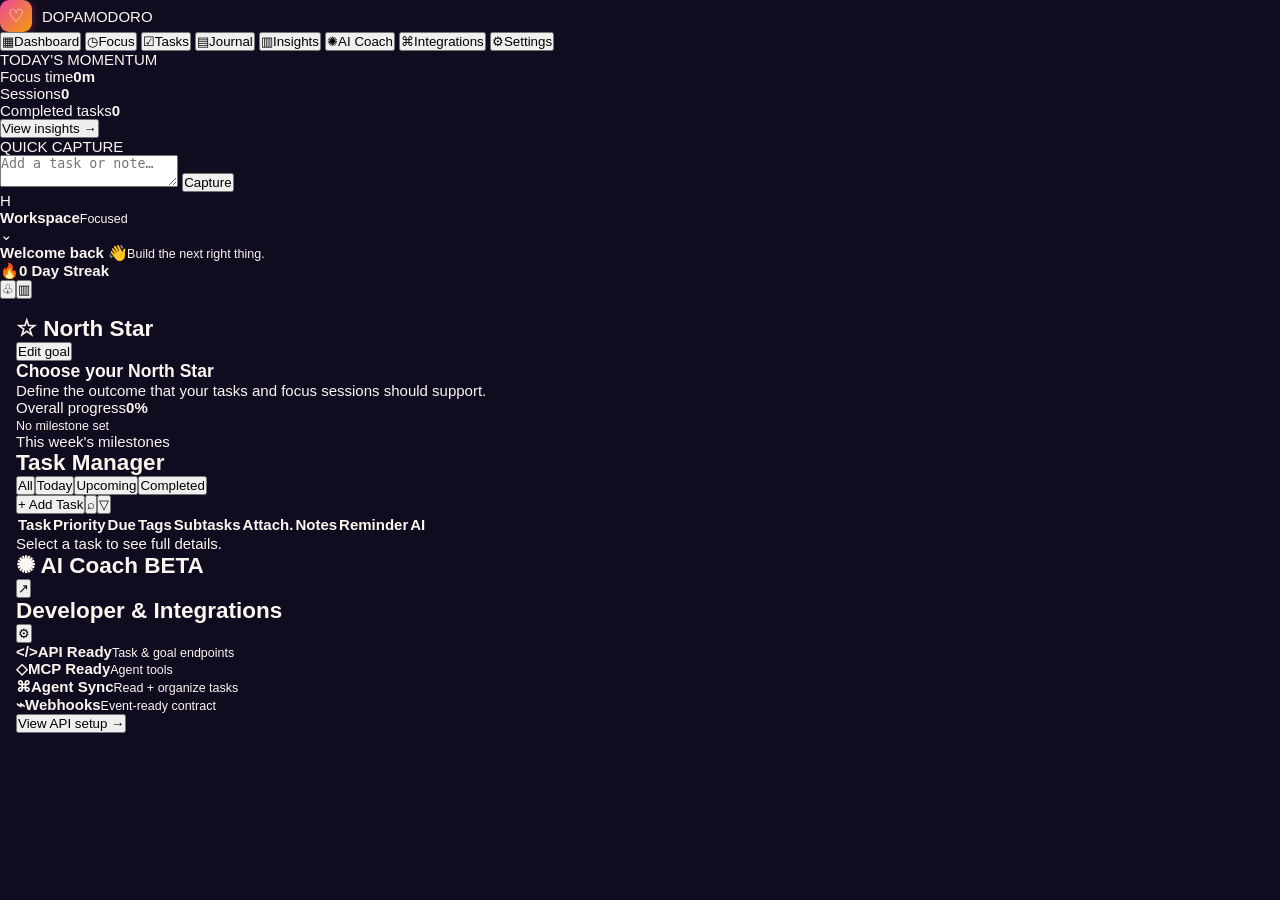
==== commit 81e5cff6: "feat(web): build dashboard shell, North Star and rich task manager" ====
--- a/index.html
+++ b/index.html
@@ -1,771 +1,130 @@
-<!DOCTYPE html>
-<html lang="en" dir="ltr">
+<!doctype html>
+<html lang="en">
 <head>
-  <meta charset="UTF-8">
-  <meta name="viewport" content="width=device-width, initial-scale=1.0, viewport-fit=cover, user-scalable=no">
-  <meta name="theme-color" content="#100B1E">
-  <title>Dopamodoro</title>
-  <link rel="manifest" href="manifest.webmanifest">
-  <link rel="icon" type="image/png" sizes="192x192" href="icons/icon192.png">
+  <meta charset="utf-8" />
+  <meta name="viewport" content="width=device-width,initial-scale=1" />
+  <meta name="theme-color" content="#0a0d1a" />
+  <title>Dopamodoro Web</title>
   <link rel="preconnect" href="https://fonts.googleapis.com">
   <link rel="preconnect" href="https://fonts.gstatic.com" crossorigin>
-  <link href="https://fonts.googleapis.com/css2?family=Atkinson+Hyperlegible:wght@400;700&family=Inter:wght@700;800;900&display=swap" rel="stylesheet">
-  <link rel="stylesheet" href="styles.css">
+  <link href="https://fonts.googleapis.com/css2?family=Inter:wght@400;500;600;700;800&display=swap" rel="stylesheet">
+  <link rel="stylesheet" href="styles.css" />
 </head>
 <body>
-  <div class="app">
+  <div class="app-shell">
+    <aside class="sidebar">
+      <div class="brand"><span class="brand-mark">♡</span><span>DOPAMODORO</span></div>
+      <nav class="main-nav" id="mainNav">
+        <button class="nav-item active" data-view="dashboard"><span>▦</span>Dashboard</button>
+        <button class="nav-item" data-view="focus"><span>◷</span>Focus</button>
+        <button class="nav-item" data-view="tasks"><span>☑</span>Tasks</button>
+        <button class="nav-item" data-view="journal"><span>▤</span>Journal</button>
+        <button class="nav-item" data-view="insights"><span>▥</span>Insights</button>
+        <button class="nav-item" data-view="coach"><span>✺</span>AI Coach</button>
+        <button class="nav-item" data-view="integrations"><span>⌘</span>Integrations</button>
+        <button class="nav-item" data-view="settings"><span>⚙</span>Settings</button>
+      </nav>
+      <section class="sidebar-card momentum-card">
+        <div class="eyebrow">TODAY'S MOMENTUM</div>
+        <div class="mini-stat"><span>Focus time</span><strong id="sideFocusTime">0m</strong></div>
+        <div class="mini-stat"><span>Sessions</span><strong id="sideSessions">0</strong></div>
+        <div class="mini-stat"><span>Completed tasks</span><strong id="sideCompleted">0</strong></div>
+        <button class="link-btn" data-jump="insights">View insights →</button>
+      </section>
+      <section class="sidebar-card quick-capture">
+        <div class="eyebrow">QUICK CAPTURE</div>
+        <textarea id="quickCaptureInput" placeholder="Add a task or note…"></textarea>
+        <button class="primary compact" id="quickCaptureBtn">Capture</button>
+      </section>
+      <div class="user-strip"><div class="avatar">H</div><div><strong>Workspace</strong><small>Focused</small></div><span>⌄</span></div>
+    </aside>
 
-    <!-- ========= STATUS BAR SPACER (safe area top) ========= -->
-    <div class="safe-top"></div>
+    <main class="main-area">
+      <header class="topbar">
+        <div><strong id="welcomeTitle">Welcome back 👋</strong><small id="welcomeSub">Build the next right thing.</small></div>
+        <div class="streak"><span>🔥</span><strong id="topStreak">0 Day Streak</strong><div class="week-dots" id="weekDots"></div></div>
+        <div class="top-actions"><button class="icon-btn" title="Notifications">♧</button><button class="icon-btn" title="Stats">▥</button></div>
+      </header>
 
-    <!-- ========= TOP HEADER ========= -->
-    <header class="top-bar">
-      <div class="brand">
-        <div class="brand-mark">🍅</div>
-        <span class="brand-name">Dopamodoro</span>
-        <span class="brand-pro hidden" id="proBadge">PRO</span>
-      </div>
-      <div class="top-bar-right">
-        <button class="go-pro-btn hidden" id="goProBtn">Go Pro</button>
-        <button class="level-chip-mini" id="levelChip" title="Achievements">
-          <span id="levelChipText">🌱 Sprout</span>
-        </button>
-      </div>
-    </header>
+      <section class="view active" id="view-dashboard">
+        <div class="dashboard-grid">
+          <div class="primary-column">
+            <section class="panel north-star-panel">
+              <div class="north-star-main">
+                <div class="panel-title-row"><h2>☆ North Star</h2><button class="secondary small" id="editNorthStarBtn">Edit goal</button></div>
+                <h3 id="northStarTitle">Choose your North Star</h3>
+                <p id="northStarDescription">Define the outcome that your tasks and focus sessions should support.</p>
+              </div>
+              <div class="north-star-progress">
+                <span>Overall progress</span><strong id="northStarPercent">0%</strong>
+                <div class="progress"><i id="northStarProgressBar"></i></div>
+                <small id="northStarMilestone">No milestone set</small>
+              </div>
+              <div class="north-star-milestones"><span>This week's milestones</span><div id="northStarWeekly"></div></div>
+            </section>
 
-    <!-- ========= MAIN CONTENT AREA — one view visible at a time ========= -->
-    <main class="views">
+            <section class="panel focus-panel" id="dashboardTimer"></section>
 
-      <!-- ===== VIEW: TIMER ===== -->
-      <section class="view view-timer active" id="viewTimer">
-
-        <!-- North Star -->
-        <div class="ns-card" id="northStar"></div>
-
-        <!-- Active goal selector -->
-        <button class="goal-selector-btn" id="goalSelectorBtn">
-          <span id="goalSelectorText">🎯 Set category</span>
-          <svg width="12" height="12" viewBox="0 0 24 24" fill="none" stroke="currentColor" stroke-width="2.5"><path d="M6 9l6 6 6-6"/></svg>
-        </button>
-
-        <!-- Stats strip -->
-        <div class="stats-strip">
-          <div class="stat-chip"><span class="stat-num" id="statToday">0</span><span class="stat-lbl">Today</span></div>
-          <div class="stat-chip"><span class="stat-num" id="statStreak">0</span><span class="stat-lbl">Streak 🔥</span></div>
-          <div class="stat-chip"><span class="stat-num" id="statTotal">0</span><span class="stat-lbl">All-time</span></div>
-          <div class="stat-chip"><span class="stat-num" id="statTomatoes">0</span><span class="stat-lbl">🍅</span></div>
-        </div>
-
-        <!-- Home summary -->
-        <div class="home-summary" id="homeSummary"></div>
-
-        <!-- Tomorrow launchpad — yesterday's focus, resurfaced -->
-        <div class="launchpad hidden" id="tomorrowLaunchpad"></div>
-
-        <!-- Next meeting reminder -->
-        <div class="reminder-pill hidden" id="reminderPill"></div>
-
-        <!-- Ambient next-deadline pill -->
-        <div class="deadline-strip hidden" id="deadlineStrip"></div>
-
-        <!-- Coach nudge micro-card -->
-        <div class="coach-nudge hidden" id="coachNudge"></div>
-
-        <!-- Daily wrap trigger (evening) -->
-        <div class="wrap-trigger hidden" id="wrapTrigger"></div>
-
-        <!-- Mode bar -->
-        <div class="mode-bar">
-          <button class="mode-pill active" data-mode="work">Focus</button>
-          <button class="mode-pill" data-mode="shortBreak">Short Break</button>
-          <button class="mode-pill" data-mode="longBreak">Long Break</button>
-        </div>
-
-        <!-- Timer ring + duration chips on the side -->
-        <div class="timer-section">
-          <div class="duration-chips" id="durationChips">
-            <button class="dur-chip" data-min="15">15</button>
-            <button class="dur-chip is-active" data-min="20">20</button>
-            <button class="dur-chip" data-min="25">25</button>
-            <button class="dur-chip" data-min="custom" title="Custom">+</button>
+            <section class="panel task-manager-panel">
+              <div class="panel-title-row wrap">
+                <div><h2>Task Manager</h2><div class="task-tabs" id="taskTabs"><button class="task-tab active" data-task-filter="all">All</button><button class="task-tab" data-task-filter="today">Today</button><button class="task-tab" data-task-filter="upcoming">Upcoming</button><button class="task-tab" data-task-filter="completed">Completed</button></div></div>
+                <div class="inline-actions"><button class="primary small" id="addTaskBtn">+ Add Task</button><button class="icon-btn" id="taskSearchBtn">⌕</button><button class="icon-btn" id="taskFilterBtn">▽</button></div>
+              </div>
+              <div class="task-table-wrap"><table class="task-table"><thead><tr><th>Task</th><th>Priority</th><th>Due</th><th>Tags</th><th>Subtasks</th><th>Attach.</th><th>Notes</th><th>Reminder</th><th>AI</th></tr></thead><tbody id="dashboardTaskBody"></tbody></table></div>
+              <div id="dashboardTaskDetail" class="task-detail-inline empty">Select a task to see full details.</div>
+            </section>
           </div>
 
-          <div class="timer-ring-wrap">
-            <div class="timer-clouds">
-              <div class="cloud c1"></div><div class="cloud c2"></div><div class="cloud c3"></div><div class="cloud c4"></div><div class="cloud c5"></div>
-            </div>
-            <div class="timer-particles">
-              <span class="pt p1"></span><span class="pt p2"></span><span class="pt p3"></span><span class="pt p4"></span>
-              <span class="pt p5"></span><span class="pt p6"></span><span class="pt p7"></span><span class="pt p8"></span>
-              <span class="pt star s1"></span><span class="pt star dim s2"></span><span class="pt star s3"></span><span class="pt star warm s4"></span>
-              <span class="pt star s5"></span><span class="pt star dim s6"></span><span class="pt star warm s7"></span><span class="pt star s8"></span>
-            </div>
-            <svg class="timer-svg" width="220" height="220" viewBox="0 0 220 220">
-              <defs>
-                <linearGradient id="timerGrad" x1="0%" y1="100%" x2="100%" y2="0%">
-                  <stop offset="0%" stop-color="#C026D3"/>
-                  <stop offset="45%" stop-color="#F43F5E"/>
-                  <stop offset="100%" stop-color="#FB923C"/>
-                </linearGradient>
-                <!-- Molten wobble: animated fractal noise displaces the glow edge so
-                     the lava ring ripples like liquid instead of a static stroke. -->
-                <filter id="lavaWarp" x="-60%" y="-60%" width="220%" height="220%">
-                  <feTurbulence type="fractalNoise" baseFrequency="0.012 0.02" numOctaves="2" seed="7" result="noise">
-                    <animate attributeName="baseFrequency" dur="14s" values="0.012 0.02; 0.02 0.03; 0.012 0.02" repeatCount="indefinite"/>
-                  </feTurbulence>
-                  <feDisplacementMap in="SourceGraphic" in2="noise" scale="5" xChannelSelector="R" yChannelSelector="G"/>
-                  <feGaussianBlur stdDeviation="3.2"/>
-                </filter>
-                <filter id="ringGlow" x="-70%" y="-70%" width="240%" height="240%"><feGaussianBlur stdDeviation="4.5"/></filter>
-              </defs>
-              <circle class="ring-bg" cx="110" cy="110" r="100"/>
-              <circle class="ring-dotted" cx="110" cy="110" r="86"/>
-              <!-- outer molten halo (wobbling), mid glow, crisp core line -->
-              <circle class="ring-lava" id="timerRingLava" cx="110" cy="110" r="100" filter="url(#lavaWarp)"/>
-              <circle class="ring-prog-glow" id="timerRingGlow" cx="110" cy="110" r="100" filter="url(#ringGlow)"/>
-              <circle class="ring-prog" id="timerRing" cx="110" cy="110" r="100"/>
-            </svg>
-            <div class="timer-thumb is-hidden" id="timerThumb"></div>
-            <div class="timer-center">
-              <div class="timer-motiv is-hidden" id="timerMotiv">
-                <svg class="timer-motiv-ic" width="10" height="10" viewBox="0 0 24 24" fill="currentColor" stroke="none"><path d="M12 2c1.2 3.1-2.8 4.4-2.8 8.2a2.8 2.8 0 0 0 5.6 0c0-.9-.6-1.7-.6-2.6 1.9 1.3 3.8 4 3.8 6.8a6 6 0 1 1-12 0C6 9 9.2 7.6 12 2z"/></svg>
-                <span class="timer-motiv-txt"></span>
-              </div>
-              <div class="timer-time" id="timerTime">25:00</div>
-              <div class="timer-sub" id="timerSub">Ready to focus</div>
-              <div class="session-dots" id="sessionDots"></div>
-            </div>
-          </div>
-        </div>
-
-        <!-- Task name lives OUTSIDE the ring so long names get full width and
-             wrap to 2 lines instead of being clipped by the circle. -->
-        <div class="timer-task-line is-hidden" id="timerTaskLine"></div>
-
-        <!-- Custom duration inline input -->
-        <div class="custom-dur-input hidden" id="customDurInput">
-          <input type="number" id="customMinInput" min="1" max="120" placeholder="min" inputmode="numeric">
-          <span class="cdi-unit">min</span>
-          <button id="customMinStart">Start ▶</button>
-          <button id="customMinCancel" title="Cancel">×</button>
-        </div>
-
-        <!-- Big controls -->
-        <div class="controls">
-          <button class="btn-circle" id="resetBtn" title="Reset">
-            <svg width="22" height="22" viewBox="0 0 24 24" fill="none" stroke="currentColor" stroke-width="2.2" stroke-linecap="round" stroke-linejoin="round"><path d="M3 12a9 9 0 1 0 9-9 9.75 9.75 0 0 0-6.74 2.74L3 8"/><path d="M3 3v5h5"/></svg>
-          </button>
-          <button class="btn-start" id="startBtn">
-            <svg width="22" height="22" viewBox="0 0 24 24" fill="currentColor" id="startIcon"><polygon points="5 3 19 12 5 21 5 3"/></svg>
-            <span id="startLabel">Start Focus</span>
-          </button>
-          <button class="btn-circle" id="skipBtn" title="Skip / End">
-            <svg width="22" height="22" id="skipIcon" viewBox="0 0 24 24" fill="none" stroke="currentColor" stroke-width="2.2" stroke-linecap="round" stroke-linejoin="round"><polygon points="5 4 15 12 5 20 5 4"/><line x1="19" y1="5" x2="19" y2="19"/></svg>
-          </button>
-        </div>
-
-        <!-- Today's Focus -->
-        <div class="todays-focus">
-          <div class="tf-head" id="tfHead">
-            <span class="tf-title">🎯 Today's Focus</span>
-            <span class="tf-count" id="tfCount">0 tasks</span>
-            <button class="tf-collapse" id="tfCollapse" title="Collapse">▾</button>
-          </div>
-          <div class="tf-body" id="tfBody">
-            <div class="task-pills" id="taskPills"></div>
-            <div class="task-add-row">
-              <input type="text" id="currentTaskInput" placeholder="Add a task…" maxlength="60" autocomplete="off">
-              <button class="tf-pick" id="tfPickBtn" title="Pick from your Task Manager">＋ Pick</button>
-              <button id="addTaskBtn" title="Add">+</button>
-            </div>
-          </div>
+          <aside class="coach-rail">
+            <section class="panel coach-panel"><div class="panel-title-row"><h2>✺ AI Coach <span class="beta">BETA</span></h2><button class="icon-btn" data-jump="coach">↗</button></div><div id="coachRail"></div></section>
+            <section class="panel developer-panel"><div class="panel-title-row"><h2>Developer & Integrations</h2><button class="icon-btn" data-jump="integrations">⚙</button></div><div class="integration-cards"><div><b>&lt;/&gt;</b><strong>API Ready</strong><small>Task & goal endpoints</small></div><div><b>◇</b><strong>MCP Ready</strong><small>Agent tools</small></div><div><b>⌘</b><strong>Agent Sync</strong><small>Read + organize tasks</small></div><div><b>⌁</b><strong>Webhooks</strong><small>Event-ready contract</small></div></div><button class="secondary full" data-jump="integrations">View API setup →</button></section>
+          </aside>
         </div>
       </section>
 
-      <!-- ===== VIEW: TASKS ===== -->
-      <section class="view view-tasks" id="viewTasks">
-        <div class="view-head view-head-row">
-          <h2>Tasks</h2>
-          <button class="head-action" id="openCompletedBtn">🗂 History</button>
-        </div>
-        <div class="todo-add-row">
-          <input type="text" id="todoInput" placeholder="Add a task — just one tiny thing" maxlength="200" autocomplete="off">
-          <button id="todoAddBtn" title="Add">+</button>
-        </div>
-        <div class="todo-target-row hidden" id="todoTargetRow">
-          <span class="tt-label">Add to</span>
-          <select id="todoTargetGroup"><option value="">No group</option></select>
-        </div>
-        <div class="todo-sort-row">
-          <span class="todo-sort-label">Sort</span>
-          <select id="todoSort">
-            <option value="priority">Priority (1 first)</option>
-            <option value="newest">Newest</option>
-            <option value="oldest">Oldest</option>
-            <option value="alpha">A → Z</option>
-            <option value="manual">Manual (drag)</option>
-          </select>
-          <span class="todo-sort-spacer"></span>
-          <span class="todo-sort-hint">⠿ drag to reorder</span>
-        </div>
-        <div class="group-add-row">
-          <input type="text" id="groupInput" placeholder="New group — e.g. Work, Personal" maxlength="40" autocomplete="off">
-          <button id="groupAddBtn" title="Add group">📁 +</button>
-        </div>
-        <div class="todo-list" id="todoList"></div>
-        <button class="todo-clear-done hidden" id="todoClearDone">Clear completed</button>
+      <section class="view" id="view-focus"><div class="page-head"><div><span class="eyebrow">DEEP WORK</span><h1>Focus</h1><p>One timer, one task, one meaningful outcome.</p></div></div><section class="panel focus-page-panel" id="focusTimer"></section></section>
+
+      <section class="view" id="view-tasks">
+        <div class="page-head"><div><span class="eyebrow">TASK SYSTEM</span><h1>Tasks</h1><p>Every task can hold enough context for you or an agent to act on it.</p></div><button class="primary" id="pageAddTaskBtn">+ New task</button></div>
+        <section class="panel">
+          <div class="task-toolbar"><div class="segmented" id="fullTaskTabs"><button class="active" data-task-filter="all">All</button><button data-task-filter="today">Today</button><button data-task-filter="upcoming">Upcoming</button><button data-task-filter="completed">Completed</button></div><input id="taskSearchInput" class="search-input" placeholder="Search tasks, notes, tags…"/><select id="taskSort"><option value="priority">Priority</option><option value="due">Due date</option><option value="updated">Recently updated</option><option value="title">A–Z</option></select></div>
+          <div class="task-table-wrap tall"><table class="task-table full-table"><thead><tr><th>Task</th><th>Status</th><th>Priority</th><th>Project</th><th>Due</th><th>Tags</th><th>Progress</th><th>Context</th></tr></thead><tbody id="fullTaskBody"></tbody></table></div>
+        </section>
       </section>
 
-      <!-- ===== VIEW: JOURNAL ===== -->
-      <section class="view view-journal" id="viewJournal">
-        <div class="view-head">
-          <h2>Journal</h2>
-        </div>
-        <div class="history-toolbar">
-          <div class="history-today" id="historyToday">Today: 0 sessions</div>
-          <div class="history-actions">
-            <button class="action-icon" id="heatmapToggleBtn" title="Focus Map">
-              <svg width="14" height="14" viewBox="0 0 24 24" fill="none" stroke="currentColor" stroke-width="2.2"><rect x="3" y="3" width="4" height="4" rx="1"/><rect x="10" y="3" width="4" height="4" rx="1"/><rect x="17" y="3" width="4" height="4" rx="1"/><rect x="3" y="10" width="4" height="4" rx="1"/><rect x="10" y="10" width="4" height="4" rx="1"/><rect x="17" y="10" width="4" height="4" rx="1"/><rect x="3" y="17" width="4" height="4" rx="1"/><rect x="10" y="17" width="4" height="4" rx="1"/><rect x="17" y="17" width="4" height="4" rx="1"/></svg>
-            </button>
-            <button class="action-icon action-icon-primary" id="addManualBtn" title="Log past work">
-              <svg width="14" height="14" viewBox="0 0 24 24" fill="none" stroke="currentColor" stroke-width="2.5" stroke-linecap="round"><line x1="12" y1="5" x2="12" y2="19"/><line x1="5" y1="12" x2="19" y2="12"/></svg>
-            </button>
-          </div>
-        </div>
+      <section class="view" id="view-journal"><div class="page-head"><div><span class="eyebrow">WORK LOG</span><h1>Journal</h1><p>Sessions, notes and completed work in one timeline.</p></div><button class="primary" id="manualLogBtn">+ Log session</button></div><div class="two-col"><section class="panel"><h2>Recent activity</h2><div id="journalTimeline" class="timeline"></div></section><section class="panel"><h2>Daily reflection</h2><textarea id="dailyReflection" class="large-textarea" placeholder="What worked today? What should change tomorrow?"></textarea><button class="primary" id="saveReflectionBtn">Save reflection</button></section></div></section>
 
-        <!-- Focus Heatmap -->
-        <div class="focus-heatmap hidden" id="focusHeatmap">
-          <div id="fhmGrid"></div>
-          <div class="fhm-legend">
-            <span class="fhm-leg-label">Less</span>
-            <span class="fhm-leg-cell lvl-0"></span>
-            <span class="fhm-leg-cell lvl-1"></span>
-            <span class="fhm-leg-cell lvl-2"></span>
-            <span class="fhm-leg-cell lvl-3"></span>
-            <span class="fhm-leg-cell lvl-4"></span>
-            <span class="fhm-leg-label">More</span>
-          </div>
-        </div>
+      <section class="view" id="view-insights"><div class="page-head"><div><span class="eyebrow">PATTERNS</span><h1>Insights</h1><p>Understand how effort converts into completed work.</p></div></div><div class="stats-grid" id="insightCards"></div><div class="two-col"><section class="panel"><h2>Focus by day</h2><div class="bar-chart" id="focusChart"></div></section><section class="panel"><h2>Task flow</h2><div id="taskFlow"></div></section></div></section>
 
-        <div id="historyList"></div>
-      </section>
+      <section class="view" id="view-coach"><div class="page-head"><div><span class="eyebrow">CONTEXT-AWARE GUIDE</span><h1>AI Coach</h1><p>Uses your North Star, tasks, deadlines and recent sessions to recommend what to do next.</p></div><button class="secondary" id="refreshCoachBtn">Refresh plan</button></div><div class="coach-layout"><section class="panel"><h2>Today's recommended focus order</h2><div id="coachPriorityList"></div><h2 class="mt">Smart breakdown</h2><div id="coachBreakdown"></div></section><section class="panel coach-chat"><h2>Ask your coach</h2><div id="coachMessages" class="coach-messages"></div><div class="chat-compose"><textarea id="coachInput" placeholder="Ask me to prioritize, break down, rewrite, or organize your tasks…"></textarea><button class="primary" id="coachSendBtn">Send</button></div></section></div></section>
 
-      <!-- ===== VIEW: SETTINGS ===== -->
-      <section class="view view-settings" id="viewSettings">
-        <div class="view-head">
-          <h2>Settings</h2>
-        </div>
+      <section class="view" id="view-integrations"><div class="page-head"><div><span class="eyebrow">AGENT ACCESS</span><h1>API & MCP</h1><p>Give agents a structured way to read, create and organize your task system.</p></div></div><div class="integration-grid"><section class="panel"><h2>REST API</h2><p>Base URL used by this web app and external agents.</p><label>API Base URL<input id="apiBaseUrl" placeholder="https://your-dopamodoro-api.vercel.app/api"/></label><label>Agent API Token<input id="apiToken" type="password" placeholder="Optional bearer token"/></label><div class="stack-actions"><button class="primary" id="saveApiConfigBtn">Save connection</button><button class="secondary" id="syncNowBtn">Sync now</button></div><div class="code-card"><code>GET /tasks<br>POST /tasks<br>PATCH /tasks/:id<br>GET /north-star<br>PUT /north-star</code></div></section><section class="panel"><h2>MCP server</h2><p>Point an MCP-capable agent at the HTTP endpoint below.</p><div class="endpoint-card"><span>Endpoint</span><code id="mcpEndpoint">/api/mcp</code></div><div class="tool-list" id="mcpToolList"></div></section><section class="panel"><h2>Agent permissions</h2><label class="toggle-row"><span><strong>Read tasks</strong><small>Agent can inspect task context</small></span><input type="checkbox" id="permRead" checked></label><label class="toggle-row"><span><strong>Create tasks</strong><small>Agent can capture new work</small></span><input type="checkbox" id="permCreate" checked></label><label class="toggle-row"><span><strong>Organize tasks</strong><small>Agent can update priority, dates, tags and subtasks</small></span><input type="checkbox" id="permOrganize" checked></label><label class="toggle-row"><span><strong>Delete tasks</strong><small>Destructive access</small></span><input type="checkbox" id="permDelete"></label><button class="primary full" id="savePermissionsBtn">Save permissions</button></section></div></section>
 
-        <div class="setting-row">
-          <label>Focus Duration</label>
-          <div class="num-input"><input type="number" id="workDuration" min="1" max="90" value="25"><span>min</span></div>
-        </div>
-        <div class="setting-row">
-          <label>Short Break</label>
-          <div class="num-input"><input type="number" id="shortBreakDuration" min="1" max="30" value="5"><span>min</span></div>
-        </div>
-        <div class="setting-row">
-          <label>Long Break</label>
-          <div class="num-input"><input type="number" id="longBreakDuration" min="5" max="60" value="15"><span>min</span></div>
-        </div>
-        <div class="setting-row">
-          <label>Sessions before long break</label>
-          <div class="num-input"><input type="number" id="longBreakInterval" min="2" max="10" value="4"></div>
-        </div>
-        <div class="toggle-row">
-          <span>Auto-start breaks</span>
-          <label class="toggle"><input type="checkbox" id="autoStartBreaks"><span class="toggle-track"><span class="toggle-thumb"></span></span></label>
-        </div>
-        <div class="toggle-row">
-          <span>Auto-start work</span>
-          <label class="toggle"><input type="checkbox" id="autoStartWork"><span class="toggle-track"><span class="toggle-thumb"></span></span></label>
-        </div>
-        <div class="toggle-row">
-          <span>Notifications</span>
-          <label class="toggle"><input type="checkbox" id="notificationsEnabled" checked><span class="toggle-track"><span class="toggle-thumb"></span></span></label>
-        </div>
-        <div class="toggle-row">
-          <span>Haptic feedback</span>
-          <label class="toggle"><input type="checkbox" id="hapticsEnabled" checked><span class="toggle-track"><span class="toggle-thumb"></span></span></label>
-        </div>
-
-        <button class="btn-primary btn-full" id="saveSettings">Save settings</button>
-
-        <div class="divider"></div>
-
-        <button class="settings-link" id="openReminders">⏰ Meeting reminders</button>
-        <button class="settings-link" id="openFeedback">💬 Send feedback</button>
-        <button class="settings-link" id="openAbout">ℹ About Dopamodoro</button>
-      </section>
-
-      <!-- ===== VIEW: COACH / INSIGHTS (free) ===== -->
-      <section class="view view-coach" id="viewCoach">
-        <div class="view-head"><h2>Insights</h2></div>
-
-        <div class="cs-ring-wrap">
-          <svg class="cs-svg" width="180" height="180" viewBox="0 0 180 180">
-            <defs>
-              <linearGradient id="csGrad" x1="0%" y1="0%" x2="100%" y2="100%">
-                <stop offset="0%" stop-color="#F59E0B"/>
-                <stop offset="100%" stop-color="#EC4899"/>
-              </linearGradient>
-            </defs>
-            <circle class="cs-ring-bg" cx="90" cy="90" r="78"/>
-            <circle class="cs-ring-prog" id="csRing" cx="90" cy="90" r="78"/>
-          </svg>
-          <div class="cs-center">
-            <div class="cs-score" id="csScore">0</div>
-            <div class="cs-score-lbl">Focus Score</div>
-          </div>
-        </div>
-        <div class="cs-headline" id="csLabel"></div>
-
-        <div class="cs-bars" id="csBars"></div>
-
-        <h3 class="cs-section-title">At a glance</h3>
-        <div class="cs-metrics" id="csMetrics"></div>
-
-        <h3 class="cs-section-title">What I noticed <span class="cs-section-sub" id="nsPatternsSub"></span></h3>
-        <div class="ns-patterns" id="nsPatternsBody"></div>
-
-        <h3 class="cs-section-title">Last 7 days</h3>
-        <div class="cs-week" id="csWeek"></div>
-
-        <h3 class="cs-section-title">Coach tips</h3>
-        <div class="cs-tips" id="csTips"></div>
-
-        <h3 class="cs-section-title">Time by client / project 💼</h3>
-        <div class="client-hours" id="clientHours"></div>
-
-        <h3 class="cs-section-title">Recent wins 🏆</h3>
-        <div class="win-vault" id="winVault"></div>
-      </section>
-
+      <section class="view" id="view-settings"><div class="page-head"><div><span class="eyebrow">PREFERENCES</span><h1>Settings</h1><p>Customize focus behavior and workspace defaults.</p></div></div><div class="settings-grid"><section class="panel"><h2>Focus settings</h2><label>Default focus minutes<input id="settingFocus" type="number" min="1" max="180"/></label><label>Short break minutes<input id="settingShort" type="number" min="1" max="60"/></label><label>Long break minutes<input id="settingLong" type="number" min="1" max="120"/></label><label>Long break after sessions<input id="settingLongAfter" type="number" min="1" max="12"/></label></section><section class="panel"><h2>Behavior</h2><label class="toggle-row"><span><strong>Auto-start breaks</strong><small>Start the break when focus ends</small></span><input type="checkbox" id="settingAutoBreak"></label><label class="toggle-row"><span><strong>Sounds</strong><small>Play timer completion alerts</small></span><input type="checkbox" id="settingSounds"></label><label class="toggle-row"><span><strong>Coach nudges</strong><small>Show contextual suggestions</small></span><input type="checkbox" id="settingCoach"></label><button class="primary" id="saveSettingsBtn">Save settings</button></section></div></section>
     </main>
-
-    <!-- ========= BOTTOM TAB NAV ========= -->
-    <nav class="bottom-nav">
-      <button class="tab-btn active" data-view="timer">
-        <span class="tab-icon">🍅</span>
-        <span class="tab-label">Timer</span>
-      </button>
-      <button class="tab-btn" data-view="tasks">
-        <span class="tab-icon">✓</span>
-        <span class="tab-label">Tasks</span>
-      </button>
-      <button class="tab-btn" data-view="journal">
-        <span class="tab-icon">📖</span>
-        <span class="tab-label">Journal</span>
-      </button>
-      <button class="tab-btn" data-view="coach">
-        <span class="tab-icon">🧠</span>
-        <span class="tab-label">Coach</span>
-      </button>
-      <button class="tab-btn" data-view="settings">
-        <span class="tab-icon">⚙</span>
-        <span class="tab-label">Settings</span>
-      </button>
-    </nav>
-
-    <!-- Safe area bottom -->
-    <div class="safe-bottom"></div>
   </div>
 
-  <!-- ========= TOAST ========= -->
-  <div class="toast" id="toast"></div>
-
-  <!-- ========= ONBOARDING ========= -->
-  <div class="onb-overlay hidden" id="onbOverlay">
-    <div class="onb-card">
-      <div class="onb-step active" data-step="1">
-        <div class="onb-emoji">🍅</div>
-        <h2 class="onb-title">Welcome to Dopamodoro</h2>
-        <p class="onb-sub">A Pomodoro timer built for ADHD brains. Let's set up one folder and one task — takes under a minute.</p>
-        <button class="onb-next" data-go="2">Get started →</button>
-        <button class="onb-skip" data-skip>Skip</button>
-      </div>
-      <div class="onb-step" data-step="2">
-        <div class="onb-emoji">📁</div>
-        <h2 class="onb-title">Create a folder</h2>
-        <p class="onb-sub">Folders are your categories — like “Work”, a client's name, or “Personal”. Tasks live inside them.</p>
-        <input type="text" id="onbFolder" maxlength="40" placeholder="e.g. Work, Client X, Personal">
-        <button class="onb-next" id="onbCreateFolder">Create folder →</button>
-        <button class="onb-skip" data-go="3">Skip for now</button>
-      </div>
-      <div class="onb-step" data-step="3">
-        <div class="onb-emoji">🎯</div>
-        <h2 class="onb-title">Add your first task</h2>
-        <p class="onb-sub">One tiny thing. The hardest part is just starting.</p>
-        <input type="text" id="onbTask" maxlength="60" placeholder="e.g. Draft the homepage">
-        <button class="onb-next" id="onbFinish">Add &amp; start focusing 🚀</button>
-        <button class="onb-skip" data-skip>Skip</button>
-      </div>
+  <div class="modal-backdrop hidden" id="taskModalBackdrop">
+    <div class="modal task-modal">
+      <header><div><span class="eyebrow">TASK DETAILS</span><h2 id="taskModalHeading">New task</h2></div><button class="icon-btn" id="closeTaskModal">×</button></header>
+      <form id="taskForm">
+        <input type="hidden" id="taskId" />
+        <div class="form-grid two"><label>Task title<input id="taskTitle" maxlength="180" required /></label><label>Project / group<input id="taskProject" placeholder="e.g. DOPAMODORO"/></label></div>
+        <label>Description<textarea id="taskDescription" rows="4" placeholder="Clear outcome, context, requirements, acceptance notes…"></textarea></label>
+        <div class="form-grid four"><label>Status<select id="taskStatus"><option value="todo">To do</option><option value="in_progress">In progress</option><option value="blocked">Blocked</option><option value="done">Done</option></select></label><label>Priority<select id="taskPriority"><option value="urgent">Urgent</option><option value="high">High</option><option value="medium">Medium</option><option value="low">Low</option></select></label><label>Due date<input type="date" id="taskDueDate"/></label><label>Estimate (min)<input type="number" id="taskEstimate" min="0"/></label></div>
+        <div class="form-grid two"><label>Tags<input id="taskTags" placeholder="design, dev, marketing"/></label><label>Reminder<input type="datetime-local" id="taskReminder"/></label></div>
+        <label>Notes<textarea id="taskNotes" rows="4" placeholder="Working notes, decisions, constraints, handoff context…"></textarea></label>
+        <section class="editor-section"><div class="editor-head"><h3>Subtasks</h3><button type="button" class="secondary small" id="addSubtaskBtn">+ Add subtask</button></div><div id="subtaskEditor"></div></section>
+        <section class="editor-section"><div class="editor-head"><h3>Attachments & links</h3><label class="secondary small file-button">+ Attach file<input type="file" id="attachmentInput" multiple hidden /></label></div><div id="attachmentEditor"></div><div class="link-add-row"><input id="linkLabel" placeholder="Link label"/><input id="linkUrl" placeholder="https://…"/><button type="button" class="secondary" id="addLinkBtn">Add link</button></div><div id="linkEditor"></div></section>
+        <section class="editor-section"><div class="editor-head"><h3>Agent context</h3><span class="muted">Structured instructions available via API/MCP</span></div><div class="form-grid two"><label>Definition of done<textarea id="taskDefinition" rows="3"></textarea></label><label>Agent instructions<textarea id="taskAgentInstructions" rows="3" placeholder="How an agent should approach this task…"></textarea></label></div></section>
+        <footer class="modal-actions"><button type="button" class="danger ghost hidden" id="deleteTaskBtn">Delete</button><span></span><button type="button" class="secondary" id="cancelTaskBtn">Cancel</button><button class="primary" type="submit">Save task</button></footer>
+      </form>
     </div>
   </div>
 
-  <!-- ========= TASK DETAIL MODAL (bottom sheet) ========= -->
-  <div class="sheet hidden" id="taskDetailSheet">
-    <div class="sheet-backdrop"></div>
-    <div class="sheet-content">
-      <div class="sheet-handle"></div>
-      <div class="sheet-head">
-        <h3 id="tdHeader">Task</h3>
-        <button class="sheet-close" id="closeTaskDetail">×</button>
-      </div>
-      <div class="sheet-body">
-        <label>Task</label>
-        <input type="text" id="tdText" maxlength="200">
+  <div class="modal-backdrop hidden" id="northStarModalBackdrop"><div class="modal small-modal"><header><div><span class="eyebrow">DIRECTION</span><h2>Edit North Star</h2></div><button class="icon-btn" id="closeNorthStarModal">×</button></header><form id="northStarForm"><label>North Star title<input id="nsTitle" required/></label><label>Why it matters<textarea id="nsDescription" rows="3"></textarea></label><div class="form-grid two"><label>Current milestone<input id="nsMilestone"/></label><label>Target date<input id="nsTargetDate" type="date"/></label></div><label>Progress %<input id="nsProgress" type="number" min="0" max="100"/></label><label>Weekly milestones<textarea id="nsWeekly" rows="4" placeholder="One milestone per line"></textarea></label><footer class="modal-actions"><span></span><button type="button" class="secondary" id="cancelNorthStarBtn">Cancel</button><button class="primary">Save goal</button></footer></form></div></div>
 
-        <label>Priority — 1 = most important</label>
-        <div class="pri-picker" id="tdPri">
-          <button data-pri="1" class="pri-btn pri-1">1</button>
-          <button data-pri="2" class="pri-btn pri-2">2</button>
-          <button data-pri="3" class="pri-btn pri-3">3</button>
-          <button data-pri="4" class="pri-btn pri-4">4</button>
-          <button data-pri="5" class="pri-btn pri-5">5</button>
-        </div>
-
-        <label>Due date</label>
-        <div class="td-due-row">
-          <input type="date" id="tdDue">
-          <button type="button" id="tdDueClear" class="btn-link-red">Clear</button>
-        </div>
-
-        <label>Group</label>
-        <select id="tdGroup" class="td-select"><option value="">No group</option></select>
-
-        <label>Notes &amp; ideas</label>
-        <div class="note-list" id="tdNotesList"></div>
-        <div class="note-add-row">
-          <textarea id="tdNoteInput" rows="2" placeholder="Add an idea, link, context…"></textarea>
-          <button id="tdNoteAdd">+</button>
-        </div>
-
-        <label>Subtasks</label>
-        <div class="subtask-list" id="tdSubtaskList"></div>
-        <div class="subtask-add-row">
-          <input type="text" id="tdSubtaskInput" placeholder="Break it down…">
-          <button id="tdSubtaskAdd">+</button>
-        </div>
-
-        <div class="sheet-actions">
-          <button class="btn-link-red" id="tdDelete">🗑 Delete</button>
-          <button class="btn-primary btn-full" id="tdSave">Save</button>
-        </div>
-      </div>
-    </div>
-  </div>
-
-  <!-- ========= POST-SESSION TASK REVIEW ========= -->
-  <div class="sheet hidden" id="taskReviewSheet">
-    <div class="sheet-backdrop"></div>
-    <div class="sheet-content">
-      <div class="sheet-handle"></div>
-      <div class="sheet-head">
-        <h3>Session done 🍅</h3>
-        <button class="sheet-close" id="closeTaskReview">×</button>
-      </div>
-      <div class="sheet-body" id="taskReviewBody"></div>
-      <div class="sheet-actions">
-        <button class="btn-link-red" id="trSkip">Not yet</button>
-        <button class="btn-primary btn-full" id="trSave">Mark done ✓</button>
-      </div>
-    </div>
-  </div>
-
-  <!-- ========= MANUAL ENTRY MODAL ========= -->
-  <div class="sheet hidden" id="manualEntrySheet">
-    <div class="sheet-backdrop"></div>
-    <div class="sheet-content">
-      <div class="sheet-handle"></div>
-      <div class="sheet-head">
-        <h3>Log past work ✎</h3>
-        <button class="sheet-close" id="closeManualEntry">×</button>
-      </div>
-      <div class="sheet-body">
-        <label>Date</label>
-        <input type="date" id="meDate">
-        <label>Duration (minutes)</label>
-        <input type="number" id="meDuration" min="1" max="480" value="25">
-        <label>What did you work on?</label>
-        <input type="text" id="meTask" maxlength="200" placeholder="The thing you did">
-
-        <div class="sheet-actions">
-          <button class="btn-link-red" id="meCancel">Cancel</button>
-          <button class="btn-primary btn-full" id="meSave">Add to journal</button>
-        </div>
-      </div>
-    </div>
-  </div>
-
-  <!-- ========= MEETING REMINDERS SHEET ========= -->
-  <div class="sheet hidden" id="remindersSheet">
-    <div class="sheet-backdrop"></div>
-    <div class="sheet-content">
-      <div class="sheet-handle"></div>
-      <div class="sheet-head">
-        <h3>Meeting reminders ⏰</h3>
-        <button class="sheet-close" id="closeReminders">×</button>
-      </div>
-      <div class="sheet-body">
-        <p class="sheet-hint">Quick nudges so hyperfocus doesn't make you miss things.</p>
-        <label>What's the reminder?</label>
-        <input type="text" id="remLabel" maxlength="60" placeholder="e.g. Standup, Dentist, Call mom">
-        <label>When?</label>
-        <input type="datetime-local" id="remTime">
-        <button class="btn-primary btn-full" id="remAdd" style="margin-top:12px;">Add reminder</button>
-        <div class="rem-list" id="remList" style="margin-top:16px;"></div>
-      </div>
-    </div>
-  </div>
-
-  <!-- ========= TODAY'S FOCUS: FOLDER PICKER ========= -->
-  <div class="sheet hidden" id="folderPickSheet">
-    <div class="sheet-backdrop"></div>
-    <div class="sheet-content">
-      <div class="sheet-handle"></div>
-      <div class="sheet-head">
-        <h3>Folder / category</h3>
-        <button class="sheet-close" id="closeFolderPick">×</button>
-      </div>
-      <div class="sheet-body" id="folderPickBody"></div>
-    </div>
-  </div>
-
-  <!-- ========= TODAY'S FOCUS: CLIENT / PERSONAL PICKER ========= -->
-  <div class="sheet hidden" id="clientPickSheet">
-    <div class="sheet-backdrop"></div>
-    <div class="sheet-content">
-      <div class="sheet-handle"></div>
-      <div class="sheet-head">
-        <h3>Client / personal</h3>
-        <button class="sheet-close" id="closeClientPick">×</button>
-      </div>
-      <div class="sheet-body" id="clientPickBody"></div>
-    </div>
-  </div>
-
-  <!-- ========= TODAY'S FOCUS: PICK FROM TASK MANAGER ========= -->
-  <div class="sheet hidden" id="focusPickSheet">
-    <div class="sheet-backdrop"></div>
-    <div class="sheet-content">
-      <div class="sheet-handle"></div>
-      <div class="sheet-head">
-        <h3>Pick from Task Manager</h3>
-        <button class="sheet-close" id="closeFocusPick">×</button>
-      </div>
-      <div class="sheet-body" id="focusPickBody"></div>
-    </div>
-  </div>
-
-  <!-- ========= GROUP ASSIGN SHEET ========= -->
-  <div class="sheet hidden" id="groupAssignSheet">
-    <div class="sheet-backdrop"></div>
-    <div class="sheet-content">
-      <div class="sheet-handle"></div>
-      <div class="sheet-head">
-        <h3 id="gaTitle">Add tasks to group</h3>
-        <button class="sheet-close" id="closeGroupAssign">×</button>
-      </div>
-      <div class="sheet-body" id="groupAssignBody"></div>
-      <div class="sheet-actions">
-        <button class="btn-link-red" id="gaSkip">Skip</button>
-        <button class="btn-primary btn-full" id="gaSave">Add selected</button>
-      </div>
-    </div>
-  </div>
-
-  <!-- ========= COMPLETED HISTORY SHEET ========= -->
-  <div class="sheet hidden" id="completedSheet">
-    <div class="sheet-backdrop"></div>
-    <div class="sheet-content">
-      <div class="sheet-handle"></div>
-      <div class="sheet-head">
-        <h3>Completed tasks ✅</h3>
-        <button class="sheet-close" id="closeCompleted">×</button>
-      </div>
-      <div class="sheet-body" id="completedBody"></div>
-    </div>
-  </div>
-
-  <!-- ========= DAILY WRAP SHEET ========= -->
-  <div class="sheet hidden" id="wrapSheet">
-    <div class="sheet-backdrop"></div>
-    <div class="sheet-content">
-      <div class="sheet-handle"></div>
-      <div class="sheet-head">
-        <h3>Wrap up today 🌙</h3>
-        <button class="sheet-close" id="closeWrap">×</button>
-      </div>
-      <div class="sheet-body">
-        <p class="sheet-hint">A 30-second close-out. Even one line counts.</p>
-        <div class="wrap-label-row"><label>One win today</label><button type="button" class="wrap-suggest" data-fill="win">Suggest</button></div>
-        <input type="text" id="wrapWin" maxlength="120" placeholder="What went well?">
-        <label>One bit of friction</label>
-        <input type="text" id="wrapFriction" maxlength="120" placeholder="What slowed you down?">
-        <div class="wrap-label-row"><label>Tomorrow's #1 focus</label><button type="button" class="wrap-suggest" data-fill="tomorrow">Suggest</button></div>
-        <input type="text" id="wrapTomorrow" maxlength="120" placeholder="The one thing for tomorrow">
-        <div class="sheet-actions">
-          <button class="btn-link-red" id="wrapCancel">Cancel</button>
-          <button class="btn-primary btn-full" id="wrapSave">Wrap it up ✨</button>
-        </div>
-      </div>
-    </div>
-  </div>
-
-  <!-- ========= ACHIEVEMENTS SHEET ========= -->
-  <div class="sheet hidden" id="achievementsSheet">
-    <div class="sheet-backdrop"></div>
-    <div class="sheet-content">
-      <div class="sheet-handle"></div>
-      <div class="sheet-head">
-        <h3>Achievements</h3>
-        <button class="sheet-close" id="closeAchievements">×</button>
-      </div>
-      <div class="sheet-body" id="achievementsBody"></div>
-    </div>
-  </div>
-
-  <!-- ========= NORTH STAR EDIT SHEET ========= -->
-  <div class="sheet hidden" id="northStarSheet">
-    <div class="sheet-backdrop"></div>
-    <div class="sheet-content">
-      <div class="sheet-handle"></div>
-      <div class="sheet-head">
-        <h3>North Star ✨</h3>
-        <button class="sheet-close" id="closeNorthStar">×</button>
-      </div>
-      <div class="sheet-body">
-        <p class="sheet-hint">The big-picture goal that guides every session</p>
-        <label>Your goal</label>
-        <input type="text" id="nsInput" maxlength="60" placeholder="e.g. Launch my side project by September">
-
-        <div class="ns-why-card">
-          <div class="ns-why-hint">Picture the ideal life this goal creates. Answer a few — skip freely.</div>
-          <div class="ns-why-pager">
-            <button class="ns-why-arw" id="nsWhyPrev" type="button" aria-label="Previous pillar">‹</button>
-            <div class="ns-why-now">
-              <span class="ns-why-pillar"><span class="ns-why-pillar-ic" id="nsWhyPillarIc"></span><span id="nsWhyPillar">Wealth &amp; Things</span></span>
-              <span class="ns-why-pillar-ix" id="nsWhyPillarIx">PILLAR 1 / 8</span>
-            </div>
-            <button class="ns-why-arw" id="nsWhyNext" type="button" aria-label="Next pillar">›</button>
-          </div>
-          <div class="ns-why-q" id="nsWhyQ"></div>
-          <textarea class="ns-why-input" id="nsWhyA" rows="2" placeholder="In your words…"></textarea>
-          <div class="ns-why-nav">
-            <button class="ns-why-skip" id="nsWhySkip" type="button">Skip</button>
-            <button class="ns-why-save" id="nsWhySaveAns" type="button">Save answer</button>
-          </div>
-          <details class="ns-why-fold">
-            <summary>Saved answers (<span id="nsWhyCount">0</span>)</summary>
-            <div class="ns-why-saved" id="nsWhySaved"></div>
-          </details>
-
-          <div class="ns-vivid-block">
-            <button class="ns-vivid-btn" id="nsVividBtn" type="button"><span id="nsVividLabel">Make it vivid</span></button>
-            <div class="ns-vivid-meta" id="nsVividMeta"></div>
-            <div class="ns-vivid-result is-hidden" id="nsVividResult"></div>
-          </div>
-        </div>
-
-        <div class="sheet-actions">
-          <button class="btn-link-red" id="nsClear" style="display:none">Clear</button>
-          <button class="btn-primary btn-full" id="nsSave">Set North Star</button>
-        </div>
-      </div>
-    </div>
-  </div>
-
-  <!-- ========= GOAL SELECTOR SHEET ========= -->
-  <div class="sheet hidden" id="goalSelectorSheet">
-    <div class="sheet-backdrop"></div>
-    <div class="sheet-content">
-      <div class="sheet-handle"></div>
-      <div class="sheet-head">
-        <h3>What are you working on?</h3>
-        <button class="sheet-close" id="closeGoalSelector">×</button>
-      </div>
-      <div class="sheet-body">
-        <div class="goal-list" id="goalList"></div>
-      </div>
-    </div>
-  </div>
-
-  <!-- ========= JOURNAL ENTRY SHEET ========= -->
-  <div class="sheet hidden" id="journalEntrySheet">
-    <div class="sheet-backdrop"></div>
-    <div class="sheet-content">
-      <div class="sheet-handle"></div>
-      <div class="sheet-head">
-        <h3 id="jeHeader">Session</h3>
-        <button class="sheet-close" id="closeJournalEntry">×</button>
-      </div>
-      <div class="sheet-body">
-        <div class="je-meta" id="jeMeta"></div>
-        <div class="je-split hidden" id="jeSplit"></div>
-        <label>Notes</label>
-        <textarea id="jeNotes" rows="3" placeholder="How did this session go?"></textarea>
-        <div class="sheet-actions">
-          <button class="btn-link-red" id="jeDelete">🗑 Delete</button>
-          <button class="btn-primary btn-full" id="jeSave">Save</button>
-        </div>
-      </div>
-    </div>
-  </div>
-
-  <!-- ========= DAY REFLECT SHEET ========= -->
-  <div class="sheet hidden" id="dayReflectSheet">
-    <div class="sheet-backdrop"></div>
-    <div class="sheet-content">
-      <div class="sheet-handle"></div>
-      <div class="sheet-head">
-        <h3 id="drHeader">Reflect</h3>
-        <button class="sheet-close" id="closeDayReflect">×</button>
-      </div>
-      <div class="sheet-body">
-        <label>How did the day go?</label>
-        <textarea id="drText" rows="4" placeholder="What worked? What would you do differently?"></textarea>
-        <div class="rating-row">
-          <span class="rating-label">Rate the day</span>
-          <div class="rating-btns" id="drRating">
-            <button class="rating-btn" data-r="1">😔</button>
-            <button class="rating-btn" data-r="2">😐</button>
-            <button class="rating-btn" data-r="3">😊</button>
-            <button class="rating-btn" data-r="4">🤩</button>
-          </div>
-        </div>
-        <div class="sheet-actions">
-          <button class="btn-primary btn-full" id="drSave">Save reflection</button>
-        </div>
-      </div>
-    </div>
-  </div>
-
-  <!-- ========= NOTIFICATION PRE-PERMISSION SHEET ========= -->
-  <div class="sheet hidden" id="notifPrimeSheet">
-    <div class="sheet-backdrop"></div>
-    <div class="sheet-content">
-      <div class="sheet-handle"></div>
-      <div class="sheet-body">
-        <div class="np-emoji">🔔</div>
-        <p class="np-body">Hyperfocus makes time disappear. Let Dopamodoro tap you on the shoulder when a session ends and <strong>nudge you before your streak breaks</strong>.</p>
-        <div class="np-actions">
-          <button class="np-enable" id="notifPrimeEnable">Turn on nudges</button>
-          <button class="np-later" id="notifPrimeLater">Not now</button>
-        </div>
-      </div>
-    </div>
-  </div>
-
-  <!-- Capacitor runtime (loaded by native shell at runtime — also works in browser dev) -->
-  <script src="capacitor.js"></script>
-  <script src="app.js" type="module"></script>
-  <script src="billing.js"></script>
-  <script>
-    // PWA installability for the TWA wrapper (no-op where SW is unsupported).
-    if ('serviceWorker' in navigator) {
-      window.addEventListener('load', () => navigator.serviceWorker.register('sw.js').catch(() => {}));
-    }
-  </script>
+  <script src="api-client.js"></script>
+  <script src="app.js"></script>
 </body>
 </html>
